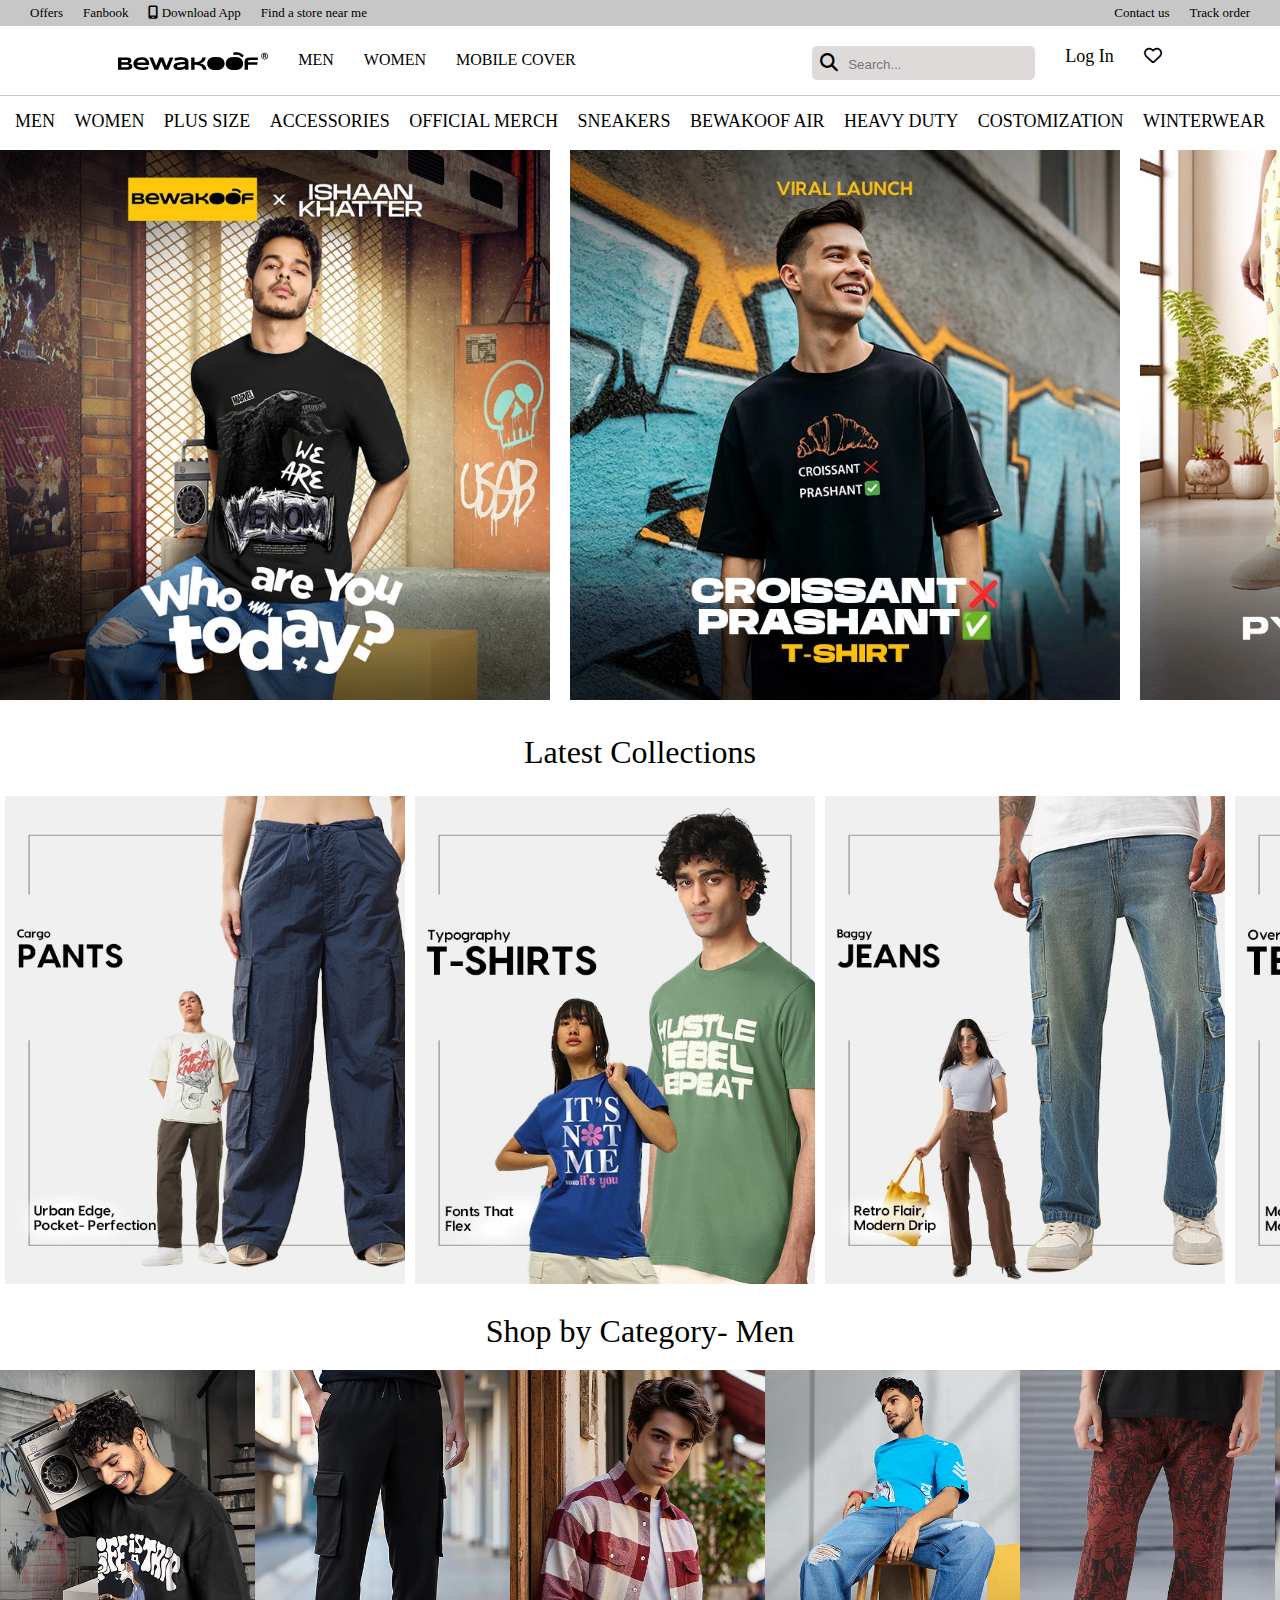
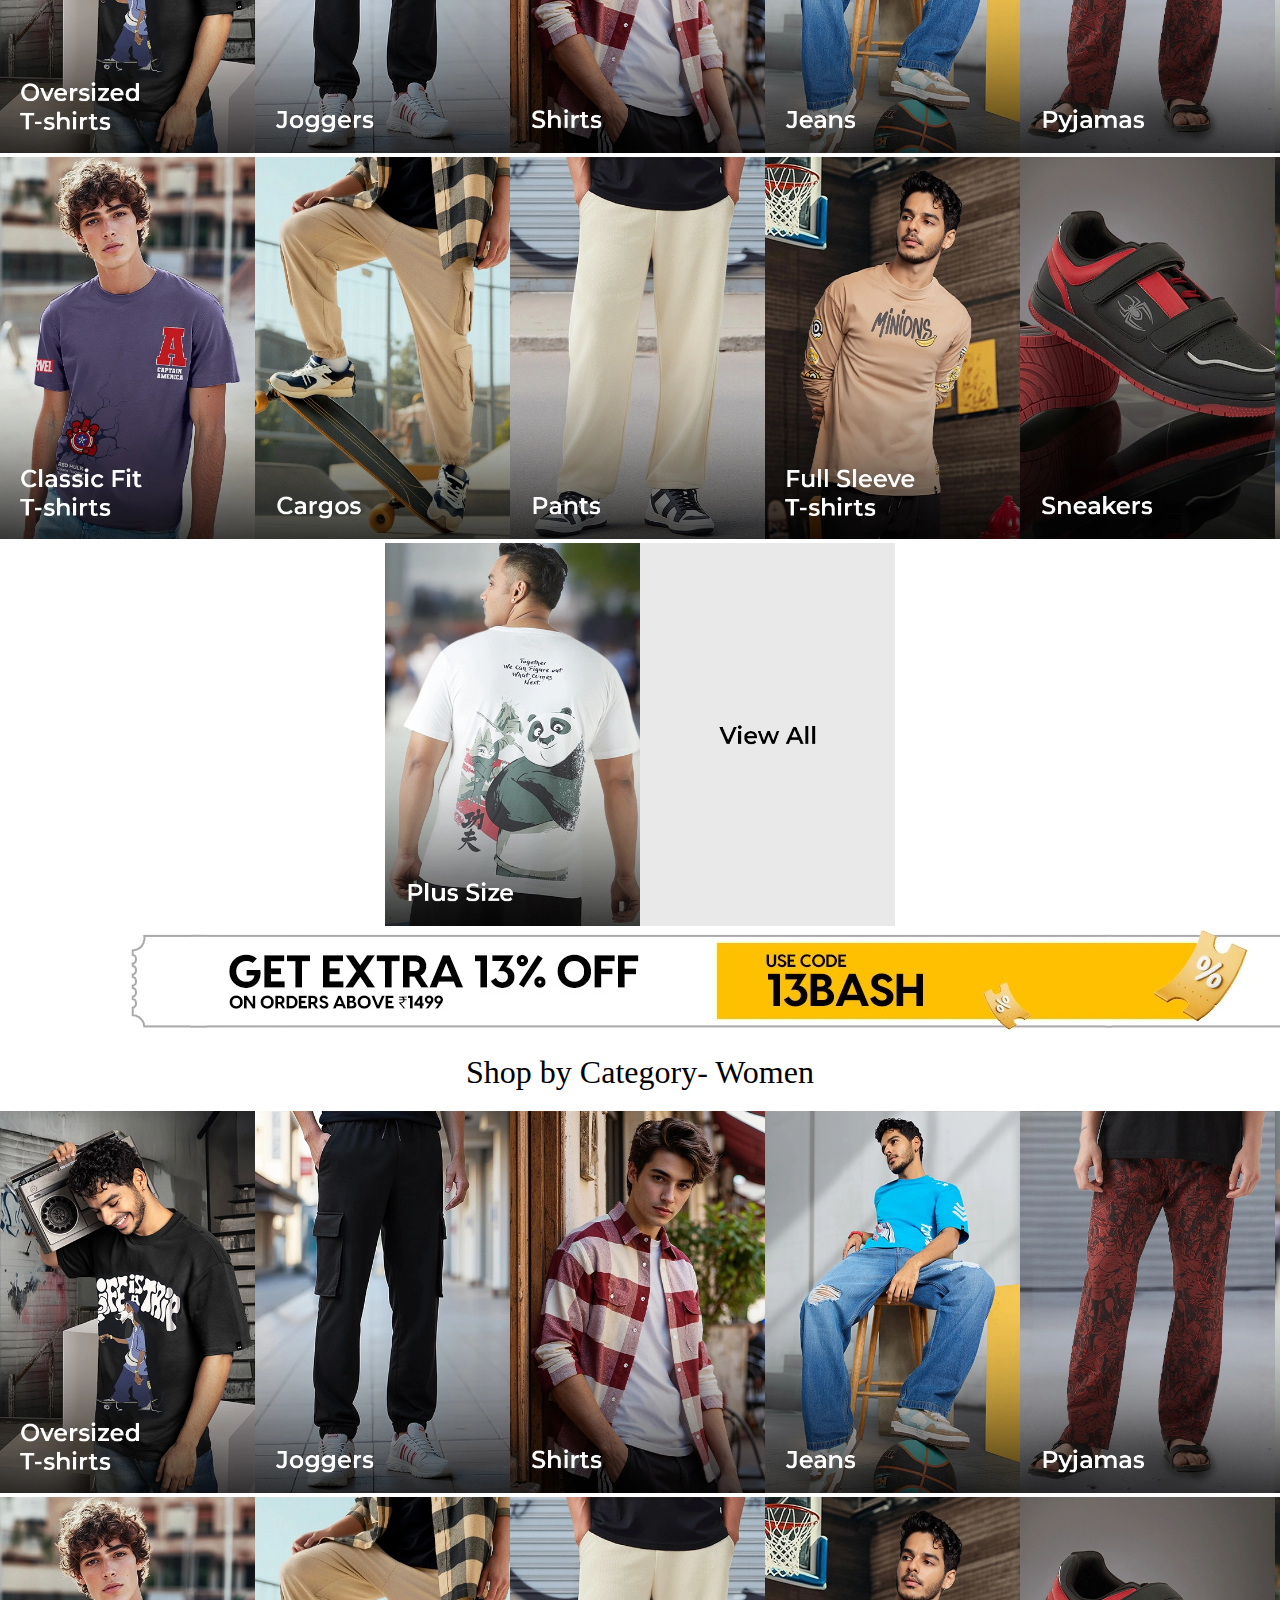
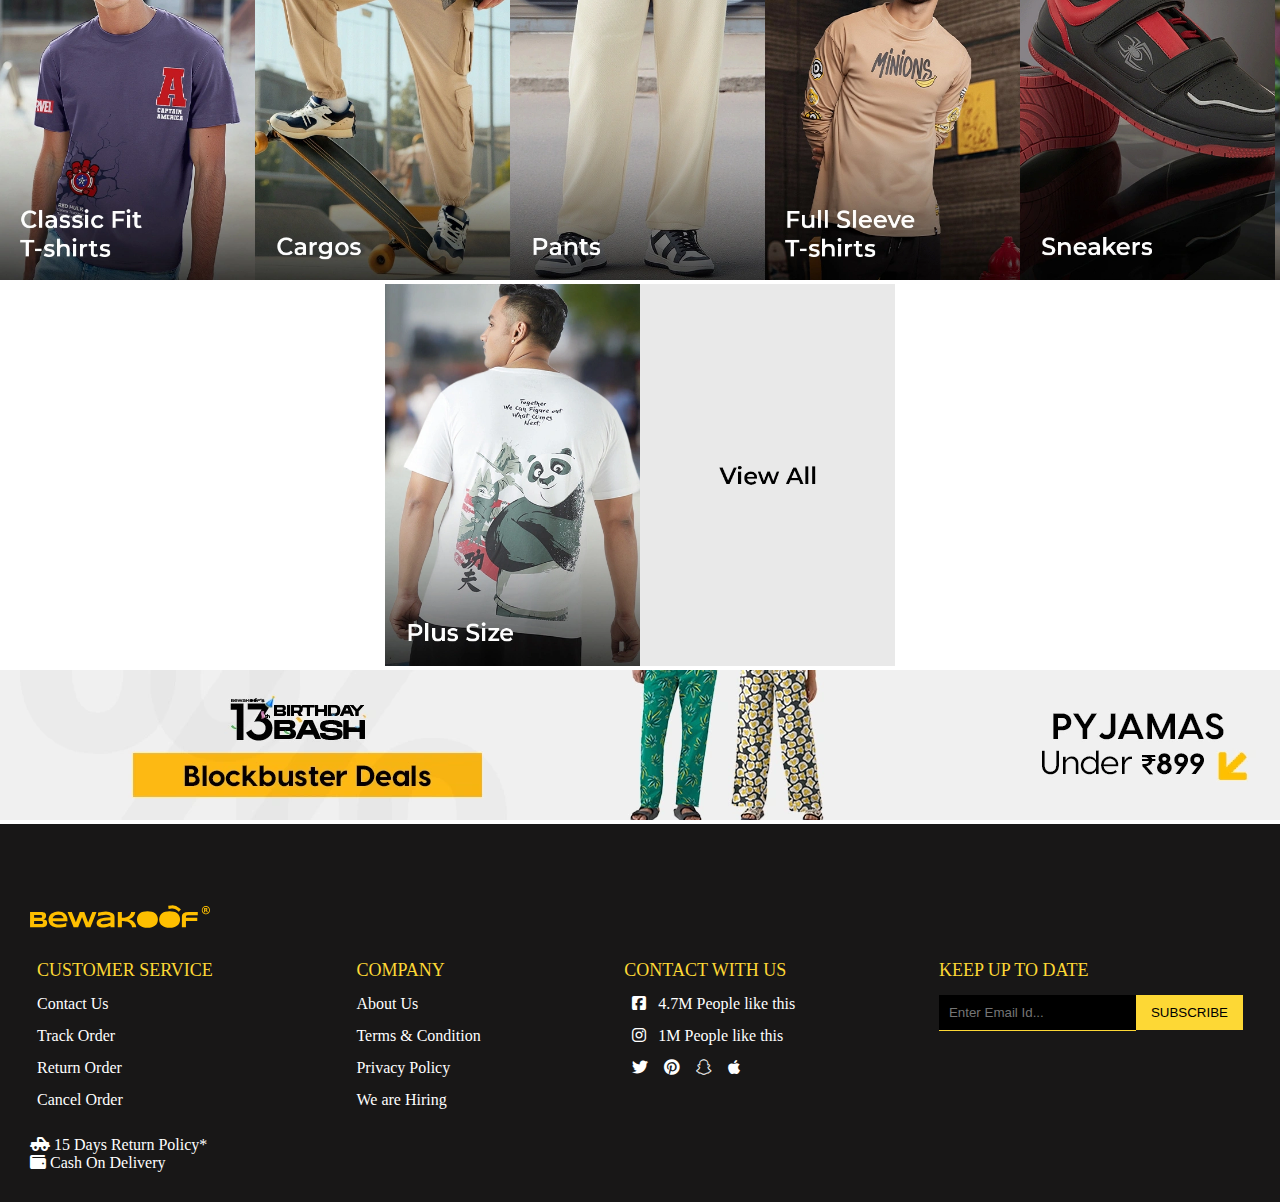
==== index.html @ 850fbb10 "adding link" ====
<!DOCTYPE html>
<html lang="en">

<head>
    <meta charset="UTF-8">
    <meta name="viewport" content="width=device-width, initial-scale=1.0">
    <title>Online Fashion Shopping for Man</title>
    <link rel="shortcut icon" href="./logo and icon/icon.png" type="image/x-icon">
    <link rel="stylesheet" href="main.css">
    <link rel="stylesheet" href="https://cdnjs.cloudflare.com/ajax/libs/font-awesome/6.7.2/css/all.min.css"
        integrity="sha512-Evv84Mr4kqVGRNSgIGL/F/aIDqQb7xQ2vcrdIwxfjThSH8CSR7PBEakCr51Ck+w+/U6swU2Im1vVX0SVk9ABhg=="
        crossorigin="anonymous" referrerpolicy="no-referrer" />
</head>

<body>
    <header class="head">
        <nav>
            <section id="navbar1">
                <ul style="list-style: none;">
                    <li><a href="">Offers</a></li>
                    <li><a href="">Fanbook</a></li>
                    <li><a href=""><i class="fa-solid fa-mobile-screen"></i> Download App</a></li>
                    <li><a href="">Find a store near me</a></li>
                </ul>
                <ul style="list-style: none;">
                    <li><a href="">Contact us</a></li>
                    <li><a href="">Track order</a></li>
                </ul>
            </section>

            <section id="navbar2">
                <ul style="list-style: none;">
                    <li><img src="./logo and icon/logo.svg" alt="" width="150px"></li>
                    <li><a href="">MEN</a></li>
                    <li><a href="">WOMEN</a></li>
                    <li><a href="">MOBILE COVER</a></li>
                </ul>
                <ul style="list-style: none; font-size: large;">
                    <p><i class="fa-solid fa-magnifying-glass"></i><input type="text" name="Search"
                            placeholder="Search..." id=""></p>
                    <li><a href="login.html">Log In</a></li>
                    <li><a href=""><i class="fa-regular fa-heart"></i></a></li>
                </ul>
            </section>

            <section id="navbar3">
                <ul style="list-style: none;">
                    <li><a href="">MEN</a></li>
                    <li><a href="">WOMEN</a></li>
                    <li><a href="">PLUS SIZE</a></li>
                    <li><a href="">ACCESSORIES</a></li>
                    <li><a href="">OFFICIAL MERCH</a></li>
                    <li><a href="">SNEAKERS</a></li>
                    <li><a href="">BEWAKOOF AIR</a></li>
                    <li><a href="">HEAVY DUTY</a></li>
                    <li><a href="">COSTOMIZATION</a></li>
                    <li><a href="">WINTERWEAR</a></li>
                </ul>
            </section>
        </nav>
    </header>

    <main class="main">
        <section class="slider">
            <ul style="list-style: none;">
                <li style="margin: 10px 10px 10px 0px;"><a href=""><img width="550px" src="./img/first.webp" alt=""></a></li>
                <li style="margin: 10px;"><a href=""><img width="550px" src="./img/second.webp" alt=""></a></li>
                <li style="margin: 10px;"><a href=""><img width="550px" src="./img/third.webp" alt=""></a></li>
                <li style="margin: 10px;"><a href=""><img width="550px" src="./img/fourth.webp" alt=""></a></li>
                <li style="margin: 10px;"><a href=""><img width="550px" src="./img/fifth.webp.jpg" alt=""></a></li>
                <li style="margin: 10px;"><a href=""><img width="550px" src="./img/sixth.webp" alt=""></a></li>
                <li style="margin: 10px;"><a href=""><img width="550px" src="./img/seven.webp" alt=""></a></li>
                <li style="margin: 10px;"><a href=""><img width="550px" src="./img/eight.webp" alt=""></a></li>
                <li style="margin: 10px;"><a href=""><img width="550px" src="./img/nine.webp" alt=""></a></li>
                <li style="margin: 10px;"><a href=""><img width="550px" src="./img/ten.webp" alt=""></a></li>
            </ul>
        </section>

        <section class="slider2">

            <p>Latest Collections</p>
            <ul style="list-style: none;">
                <li style="margin: 5px;"><a href=""><img width="400px" src="./img2/1.webp" alt=""></a></li>
                <li style="margin: 5px;"><a href=""><img width="400px" src="./img2/2.webp" alt=""></a></li>
                <li style="margin: 5px;"><a href=""><img width="400px" src="./img2/3.webp" alt=""></a></li>
                <li style="margin: 5px;"><a href=""><img width="400px" src="./img2/4.webp" alt=""></a></li>
                <li style="margin: 5px;"><a href=""><img width="400px" src="./img2/5.webp" alt=""></a></li>
                <li style="margin: 5px;"><a href=""><img width="400px" src="./img2/6.webp" alt=""></a></li>
                <li style="margin: 5px;"><a href=""><img width="400px" src="./img2/7.webp" alt=""></a></li>
                <li style="margin: 5px;"><a href=""><img width="400px" src="./img2/8.webp" alt=""></a></li>
                <li style="margin: 5px;"><a href=""><img width="400px" src="./img2/9.webp" alt=""></a></li>
            </ul>
        </section>

        <section class="slider3">
            <p>Shop by Category- Men</p>

            <ul style="list-style: none;">
                <li><a href=""><img width="255px" src="./img3/1.webp" alt=""></a></li>
                <li><a href=""><img width="255px" src="./img3/2.webp" alt=""></a></li>
                <li><a href=""><img width="255px" src="./img3/3.webp" alt=""></a></li>
                <li><a href=""><img width="255px" src="./img3/4.webp" alt=""></a></li>
                <li><a href=""><img width="255px" src="./img3/5.webp" alt=""></a></li>
                <li><a href=""><img width="255px" src="./img3/6.webp" alt=""></a></li>
            </ul>
        </section>
        <section class="slider4">
            <ul style="list-style: none;">
                <li><a href=""><img width="255px" src="./img4/1.webp" alt=""></a></li>
                <li><a href=""><img width="255px" src="./img4/2.webp" alt=""></a></li>
                <li><a href=""><img width="255px" src="./img4/3.webp" alt=""></a></li>
                <li><a href=""><img width="255px" src="./img4/4.webp" alt=""></a></li>
                <li><a href=""><img width="255px" src="./img4/5.webp" alt=""></a></li>
                <li><a href=""><img width="255px" src="./img4/6.webp" alt=""></a></li>
            </ul>
        </section>
        <section class="slider5">
            <ul style="list-style: none;">
                <li><a href=""><img width="255px" src="./img5/1.webp" alt=""></a></li>
                <li><a href=""><img width="255px" src="./img5/2.webp" alt=""></a></li>
            </ul>
        </section>
        <section class="discount">
            <ul>
                <li><a href=""><img src="./discount/discount.webp" alt=""></a></li>
            </ul>
        </section>
        <section class="slider6">
            <p>Shop by Category- Women</p>

            <ul style="list-style: none;">
                <li><a href=""><img width="255px" src="./img3/1.webp" alt=""></a></li>
                <li><a href=""><img width="255px" src="./img3/2.webp" alt=""></a></li>
                <li><a href=""><img width="255px" src="./img3/3.webp" alt=""></a></li>
                <li><a href=""><img width="255px" src="./img3/4.webp" alt=""></a></li>
                <li><a href=""><img width="255px" src="./img3/5.webp" alt=""></a></li>
                <li><a href=""><img width="255px" src="./img3/6.webp" alt=""></a></li>
            </ul>
        </section>
        <section class="slider7">
            <ul style="list-style: none;">
                <li><a href=""><img width="255px" src="./img4/1.webp" alt=""></a></li>
                <li><a href=""><img width="255px" src="./img4/2.webp" alt=""></a></li>
                <li><a href=""><img width="255px" src="./img4/3.webp" alt=""></a></li>
                <li><a href=""><img width="255px" src="./img4/4.webp" alt=""></a></li>
                <li><a href=""><img width="255px" src="./img4/5.webp" alt=""></a></li>
                <li><a href=""><img width="255px" src="./img4/6.webp" alt=""></a></li>
            </ul>
        </section>
        <section class="slider8">
            <ul style="list-style: none;">
                <li><a href=""><img width="255px" src="./img5/1.webp" alt=""></a></li>
                <li><a href=""><img width="255px" src="./img5/2.webp" alt=""></a></li>
            </ul>
        </section>
        <section class="discount2">
            <ul>
                <li><a href=""><img src="./discount/discount 2.webp" alt=""></a></li>
            </ul>
        </section>
    </main>

    <footer>
        <section class="footer">
            <ul style="list-style: none;">
                <li><img width="180" src="./logo and icon/footer trademark-logo.svg" alt=""></li>
            </ul>
        </section>
        <section class="foot">
            <section class="footer2">
                <ul style="list-style: none;">
                    <li id="first" style="color: rgb(253, 216, 53); font-size: large">CUSTOMER SERVICE</li>
                    <li>Contact Us</li>
                    <li>Track Order</li>
                    <li>Return Order</li>
                    <li>Cancel Order</li>
                </ul>
            </section>
            <section class="footer3">
                <ul style="list-style: none;">
                    <li id="first" style="color: rgb(253, 216, 53); font-size: large">COMPANY</li>
                    <li>About Us</li>
                    <li>Terms & Condition</li>
                    <li>Privacy Policy</li>
                    <li>We are Hiring</li>
                </ul>
            </section>
            <section class="footer4">
                <ul style="list-style: none;">
                    <li id="first" style="color: rgb(253, 216, 53); font-size: large">CONTACT WITH US</li>
                    <li><i class="fa-brands fa-square-facebook"></i> 4.7M People like this</li>
                    <li><i class="fa-brands fa-instagram"></i> 1M People like this</li>
                    <li><i class="fa-brands fa-twitter"></i><i class="fa-brands fa-pinterest"></i><i
                            class="fa-brands fa-snapchat"></i><i class="fa-brands fa-apple"></i></li>
                </ul>
            </section>
            <section class="footer5">
                <ul style="list-style: none;">
                    <li id="first" style="color: rgb(253, 216, 53); font-size: large">KEEP UP TO DATE</li>
                    <li class="email"><input type="email" name="" id=""
                            placeholder="Enter Email Id..."><button>SUBSCRIBE</button></li>
                </ul>
            </section>
        </section>
        <section class="foot2">
            <section class="footer6">
                <ul style="list-style: none;">
                    <li><i class="fa-solid fa-truck-pickup"></i> 15 Days Return Policy*</li>
                    <li><i class="fa-solid fa-wallet"></i> Cash On Delivery</li>
                </ul>
            </section>
        </section>
    </footer>
</body>

</html>
---- main.css ----
*{
    margin: 0;
    padding: 0;
    box-sizing: border-box;
}

.head{
    position: fixed;
    width: 100%;
    background-color: white;
}

.head #navbar1{
    display: flex;
    justify-content: space-between;
    padding: 5px 30px 5px 30px;
    background-color: rgb(199, 199, 199);
    font-size: small;
}

.head #navbar1 ul{
    display: flex;
    gap: 20px;
}

.head #navbar1 ul li a{
    text-decoration: none;
    color: black;
}

.head #navbar2{
    display: flex;
    justify-content: space-around;
    align-items: center;
    padding: 20px 0px 15px 0px;
}

.head #navbar2 ul{
    display: flex;
    gap: 30px;
}

.head #navbar2 ul li a{
    text-decoration: none;
    color: black;
}

.head #navbar2 ul p{
   border-radius: 5px;
   padding: 5px 10px 5px 5px;
   background-color: rgb(222, 218, 218);
}

.head #navbar2 ul p i{
   padding: 3px 10px 3px 3px;
}

.head #navbar2 ul p input{
    border: none;
    outline: none;
    background-color: rgb(222, 218, 218);
}

.head #navbar3 ul{
    display: flex;
    justify-content: space-between;
    padding: 15px;
    border-top: 1px solid rgb(199, 199, 199);
    font-size: large;
}

.head #navbar3 ul li a{
    text-decoration: none;
    color: black;
}

.main{
    padding-top: 140px;
}

main .slider ul{
    display: flex;
}


main .slider2 ul{
    display: flex;
}

main .slider2 p{
    font-size: xx-large;
    text-align: center;
    padding: 20px;
}

main .slider3 ul{
    display: flex;
}

main .slider3 p{
    font-size: xx-large;
    text-align: center;
    padding: 20px;
}

main .slider4 ul{
    display: flex;
}

main .slider5 ul{
    display: flex;
    justify-content: center;
}

main .slider6 ul{
    display: flex;
}

main .slider6 p{
    font-size: xx-large;
    text-align: center;
    padding: 20px;
}

main .slider7 ul{
    display: flex;
}

main .slider8 ul{
    display: flex;
    justify-content: center;
}

main .discount2 ul li{
    text-align: center;
}

footer{
    background-color: rgb(24, 23, 23);
    color: white;
    padding: 80px 30px 30px 30px;
}

.foot{
    display: flex;
    justify-content: space-between;
    padding: 20px 0px 20px 0px;
}

.foot .footer2 ul li{
    padding: 7px;
}

.foot .footer3 ul li{
    padding: 7px;
}

.foot .footer4 ul li{
    padding: 7px;
}

.foot .footer4 ul li i{
    padding: 0px 8px 0px 8px;
}

.foot .footer5 ul li{
    padding: 7px;

}

.foot .footer5 ul .email input{
    border: none;
    outline: none;
    background-color: black;
    padding: 10px;
    border-bottom: 1px solid rgb(253, 216, 53);
}

.foot .footer5 ul .email button{
    background-color: rgb(253, 216, 53);
    padding: 10px 15px 10px 15px;
    border: none;
}
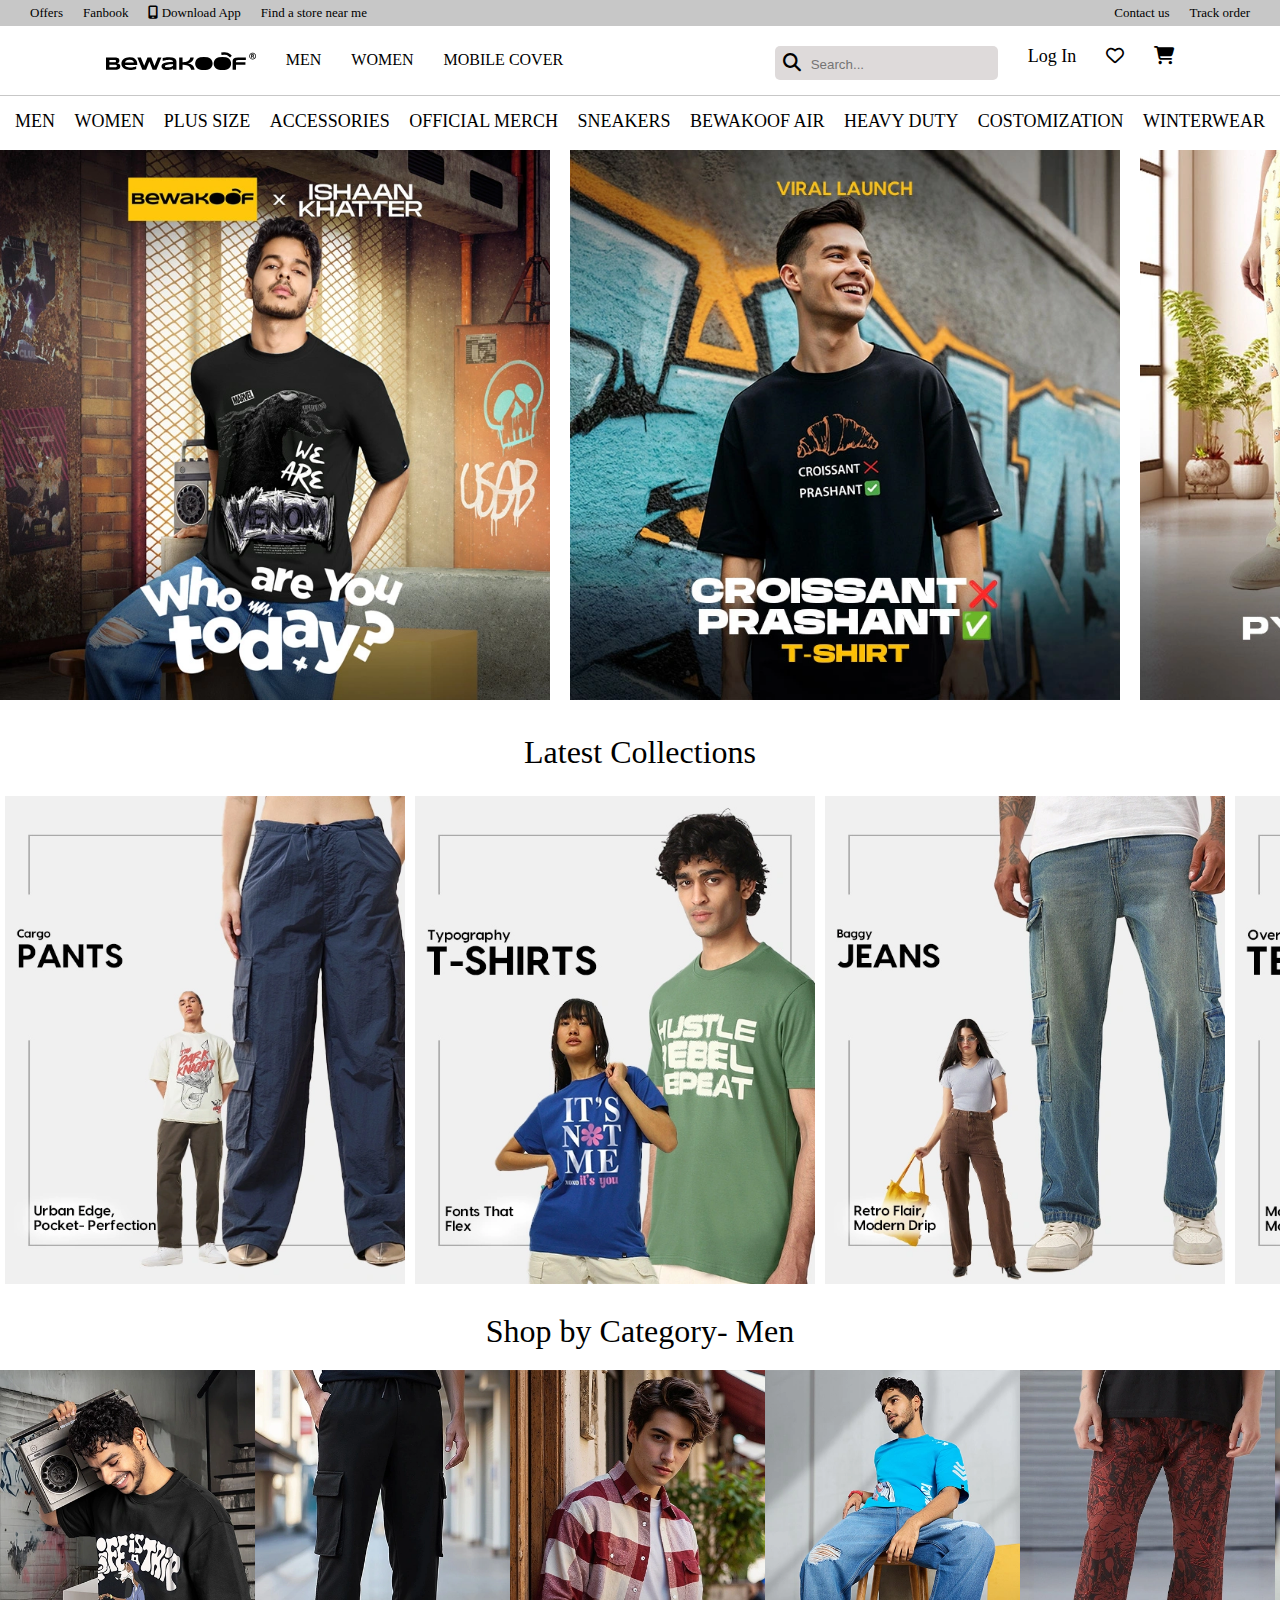
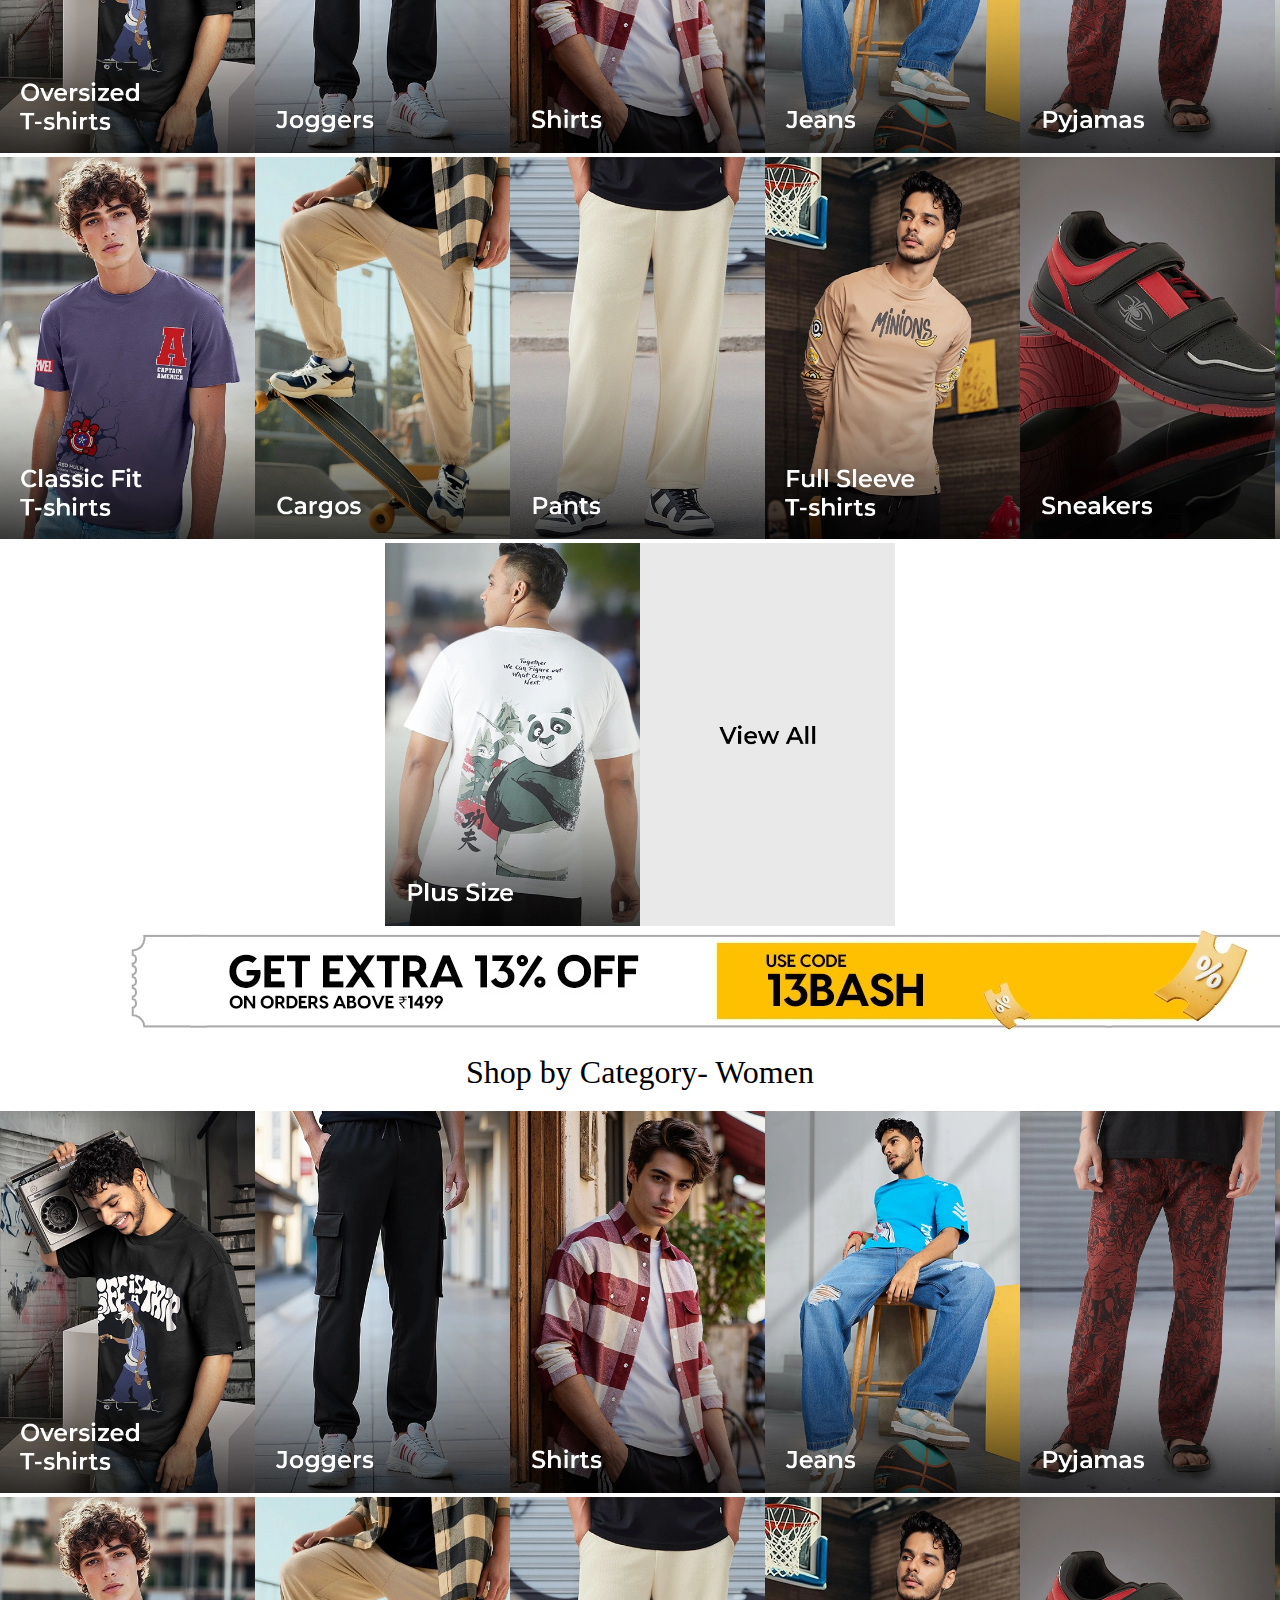
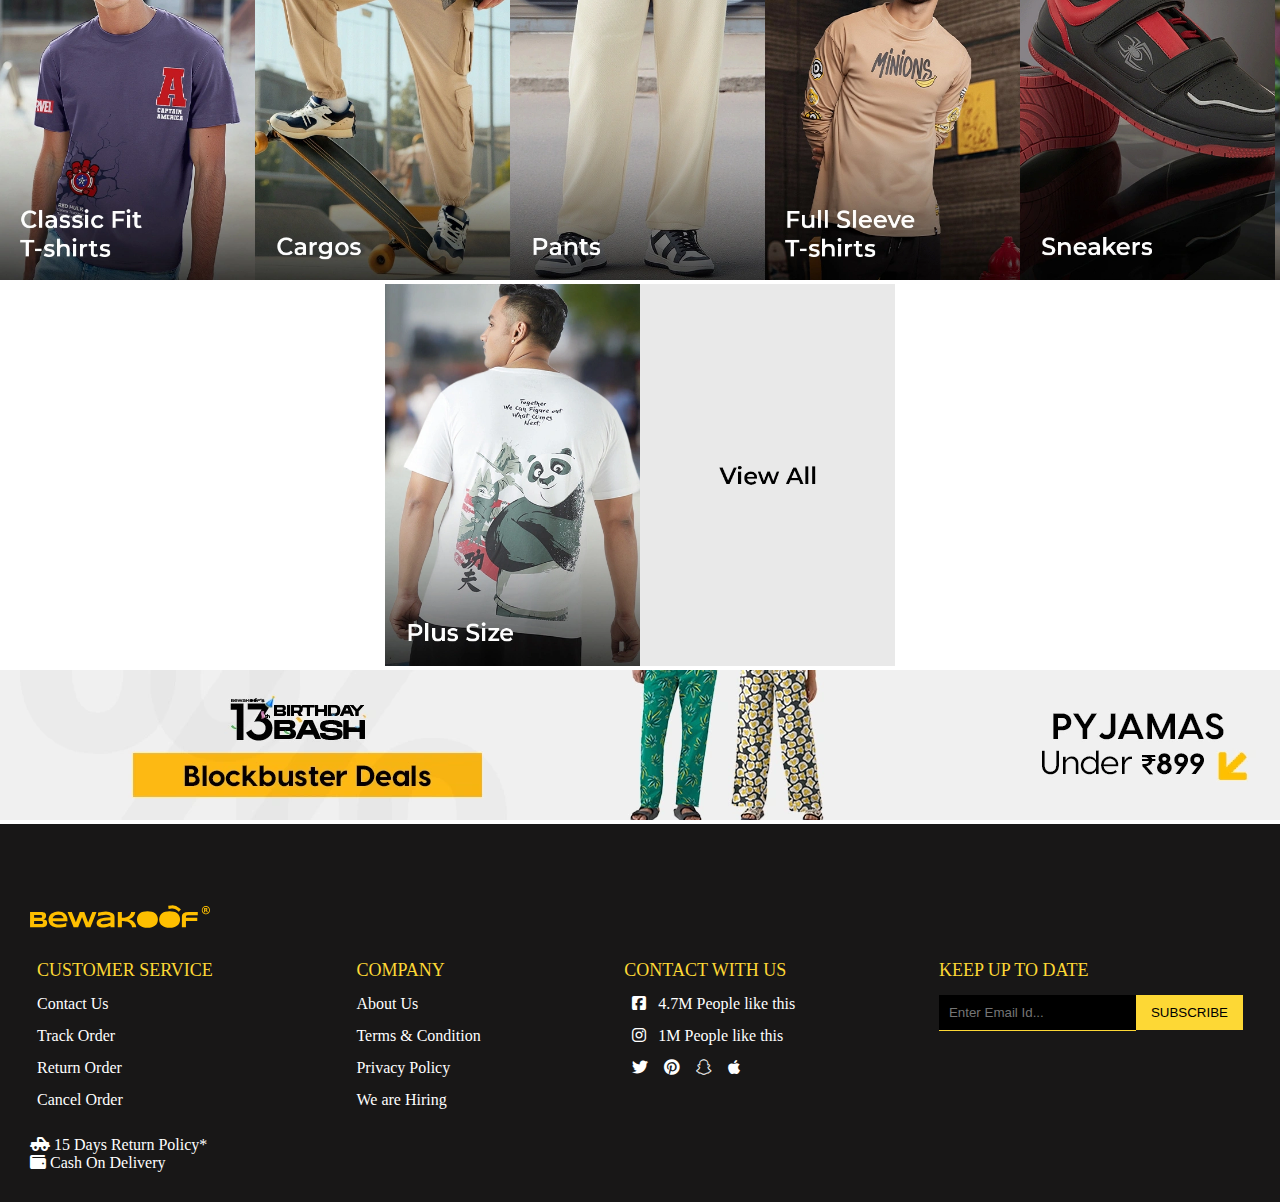
==== commit 9b6586b7: "adding payment form" ====
--- a/index.html
+++ b/index.html
@@ -38,8 +38,9 @@
                 <ul style="list-style: none; font-size: large;">
                     <p><i class="fa-solid fa-magnifying-glass"></i><input type="text" name="Search"
                             placeholder="Search..." id=""></p>
-                    <li><a href="login.html">Log In</a></li>
+                    <li><a href="login.html" target="_blank">Log In</a></li>
                     <li><a href=""><i class="fa-regular fa-heart"></i></a></li>
+                    <li><a href=""><i class="fa-solid fa-cart-shopping"></i></a></li>
                 </ul>
             </section>
 
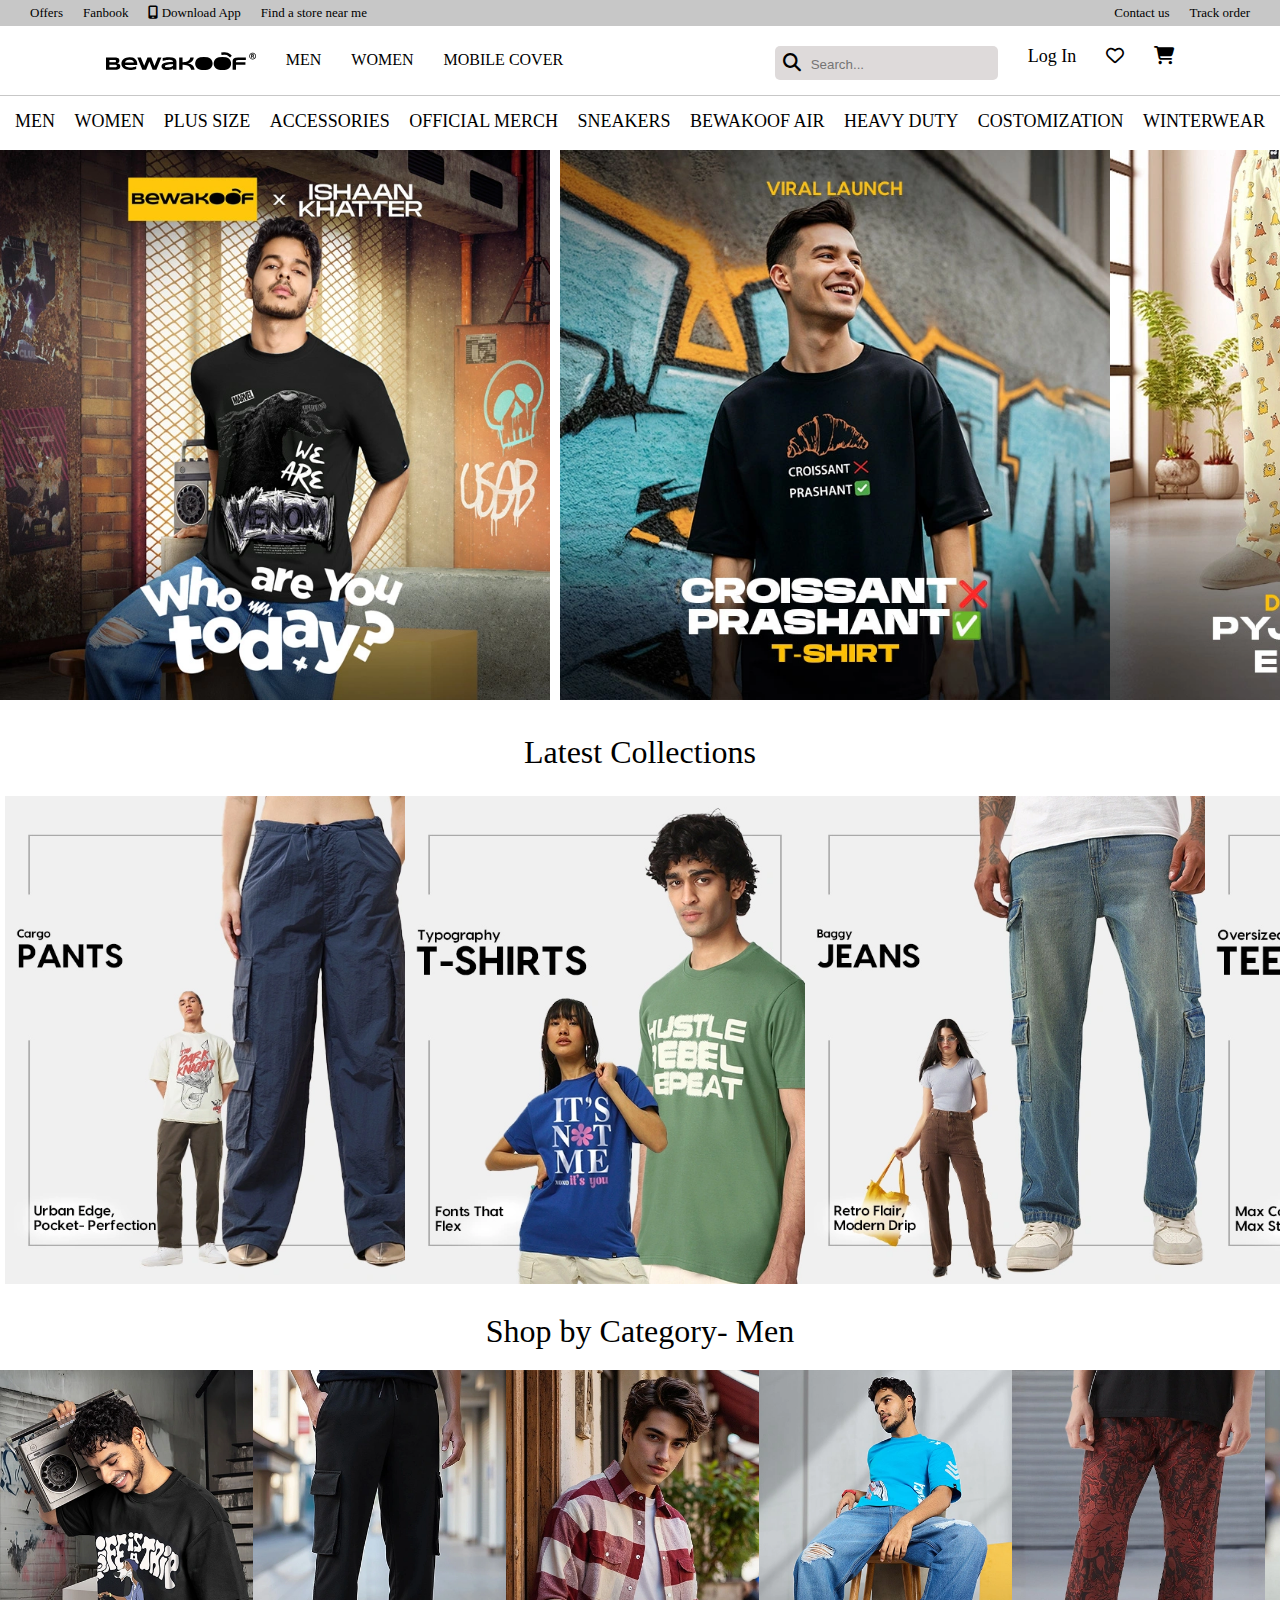
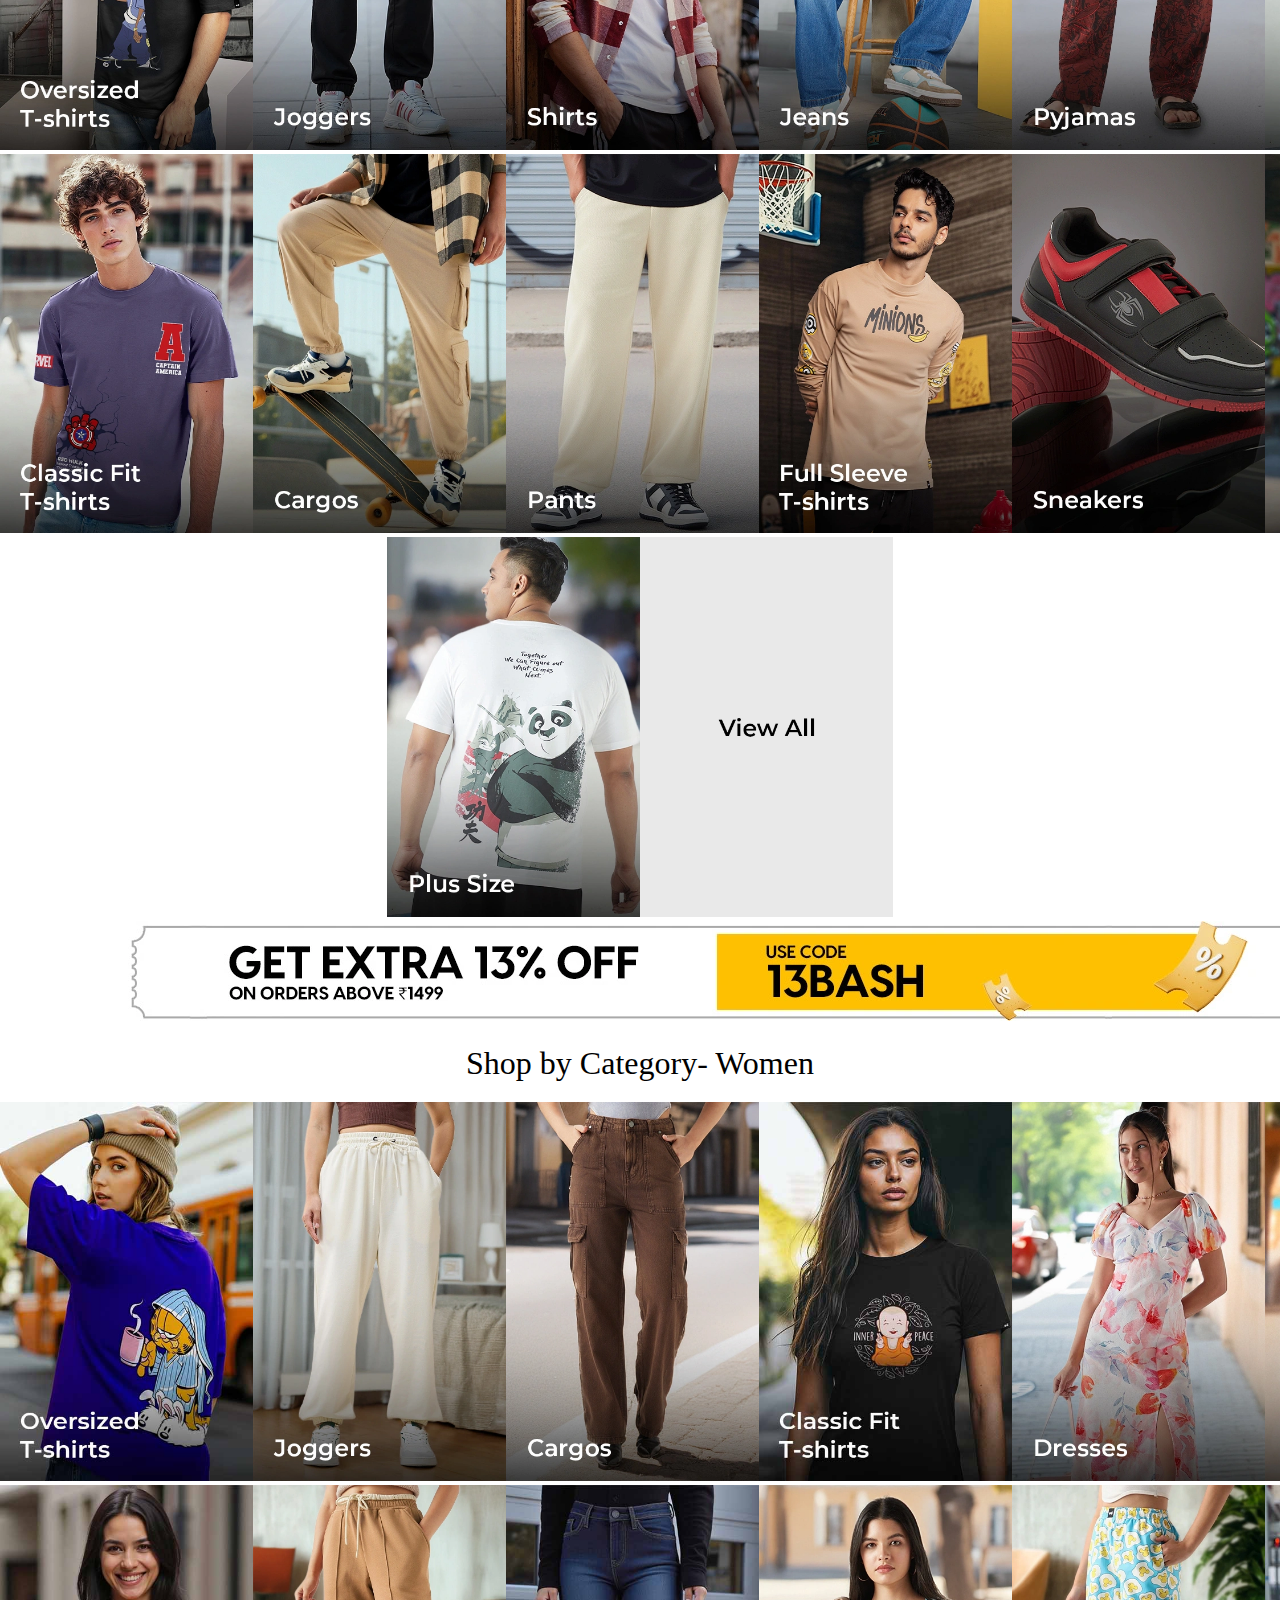
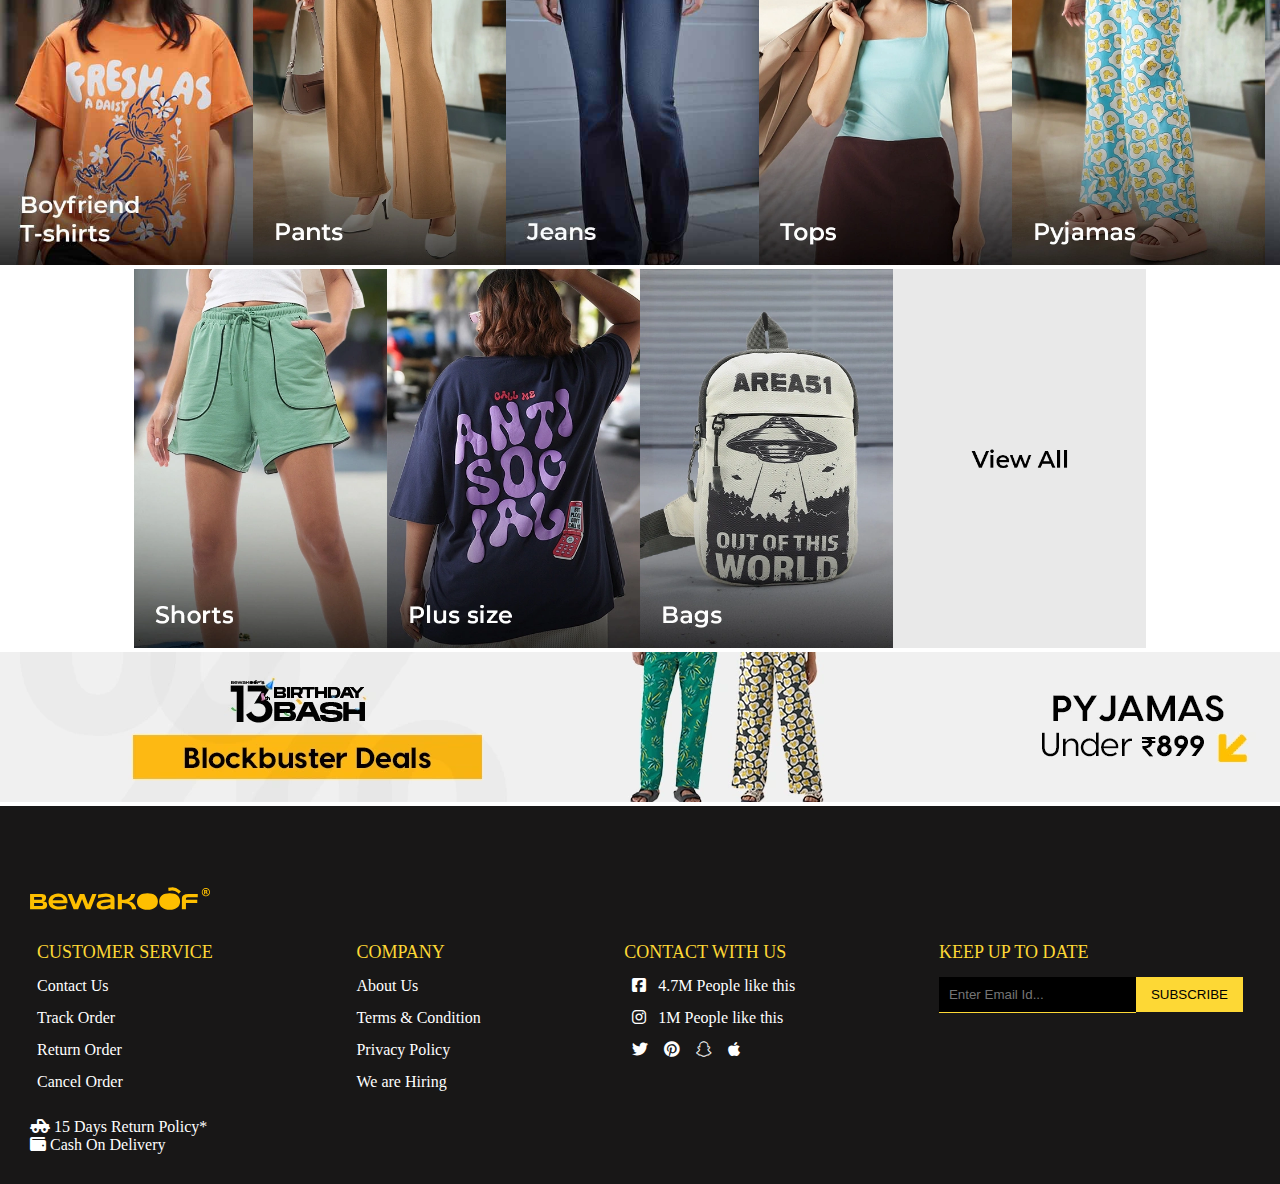
==== commit 39de859f: "updaateeee" ====
--- a/index.html
+++ b/index.html
@@ -30,7 +30,7 @@
 
             <section id="navbar2">
                 <ul style="list-style: none;">
-                    <li><img src="./logo and icon/logo.svg" alt="" width="150px"></li>
+                    <li><a href=""><img src="./logo and icon/logo.svg" alt="" width="150px"></a></li>
                     <li><a href="">MEN</a></li>
                     <li><a href="">WOMEN</a></li>
                     <li><a href="">MOBILE COVER</a></li>
@@ -38,9 +38,9 @@
                 <ul style="list-style: none; font-size: large;">
                     <p><i class="fa-solid fa-magnifying-glass"></i><input type="text" name="Search"
                             placeholder="Search..." id=""></p>
-                    <li><a href="login.html" target="_blank">Log In</a></li>
+                    <li><a href="./loginpage/login.html">Log In</a></li>
                     <li><a href=""><i class="fa-regular fa-heart"></i></a></li>
-                    <li><a href=""><i class="fa-solid fa-cart-shopping"></i></a></li>
+                    <li><a href="./shopping cart/cart.html"><i class="fa-solid fa-cart-shopping"></i></a></li>
                 </ul>
             </section>
 
@@ -97,28 +97,28 @@
             <p>Shop by Category- Men</p>
 
             <ul style="list-style: none;">
-                <li><a href=""><img width="255px" src="./img3/1.webp" alt=""></a></li>
-                <li><a href=""><img width="255px" src="./img3/2.webp" alt=""></a></li>
-                <li><a href=""><img width="255px" src="./img3/3.webp" alt=""></a></li>
-                <li><a href=""><img width="255px" src="./img3/4.webp" alt=""></a></li>
-                <li><a href=""><img width="255px" src="./img3/5.webp" alt=""></a></li>
-                <li><a href=""><img width="255px" src="./img3/6.webp" alt=""></a></li>
+                <li><a href=""><img width="253px" src="./img3/1.webp" alt=""></a></li>
+                <li><a href=""><img width="253px" src="./img3/2.webp" alt=""></a></li>
+                <li><a href=""><img width="253px" src="./img3/3.webp" alt=""></a></li>
+                <li><a href=""><img width="253px" src="./img3/4.webp" alt=""></a></li>
+                <li><a href=""><img width="253px" src="./img3/5.webp" alt=""></a></li>
+                <li><a href=""><img width="253px" src="./img3/6.webp" alt=""></a></li>
             </ul>
         </section>
         <section class="slider4">
             <ul style="list-style: none;">
-                <li><a href=""><img width="255px" src="./img4/1.webp" alt=""></a></li>
-                <li><a href=""><img width="255px" src="./img4/2.webp" alt=""></a></li>
-                <li><a href=""><img width="255px" src="./img4/3.webp" alt=""></a></li>
-                <li><a href=""><img width="255px" src="./img4/4.webp" alt=""></a></li>
-                <li><a href=""><img width="255px" src="./img4/5.webp" alt=""></a></li>
-                <li><a href=""><img width="255px" src="./img4/6.webp" alt=""></a></li>
+                <li><a href=""><img width="253px" src="./img4/1.webp" alt=""></a></li>
+                <li><a href=""><img width="253px" src="./img4/2.webp" alt=""></a></li>
+                <li><a href=""><img width="253px" src="./img4/3.webp" alt=""></a></li>
+                <li><a href=""><img width="253px" src="./img4/4.webp" alt=""></a></li>
+                <li><a href=""><img width="253px" src="./img4/5.webp" alt=""></a></li>
+                <li><a href=""><img width="253px" src="./img4/6.webp" alt=""></a></li>
             </ul>
         </section>
         <section class="slider5">
             <ul style="list-style: none;">
-                <li><a href=""><img width="255px" src="./img5/1.webp" alt=""></a></li>
-                <li><a href=""><img width="255px" src="./img5/2.webp" alt=""></a></li>
+                <li><a href=""><img width="253px" src="./img5/1.webp" alt=""></a></li>
+                <li><a href=""><img width="253px" src="./img5/2.webp" alt=""></a></li>
             </ul>
         </section>
         <section class="discount">
@@ -130,28 +130,30 @@
             <p>Shop by Category- Women</p>
 
             <ul style="list-style: none;">
-                <li><a href=""><img width="255px" src="./img3/1.webp" alt=""></a></li>
-                <li><a href=""><img width="255px" src="./img3/2.webp" alt=""></a></li>
-                <li><a href=""><img width="255px" src="./img3/3.webp" alt=""></a></li>
-                <li><a href=""><img width="255px" src="./img3/4.webp" alt=""></a></li>
-                <li><a href=""><img width="255px" src="./img3/5.webp" alt=""></a></li>
-                <li><a href=""><img width="255px" src="./img3/6.webp" alt=""></a></li>
+                <li><a href=""><img width="253px" src="./img6/1.jpg" alt=""></a></li>
+                <li><a href=""><img width="253px" src="./img6/2.webp" alt=""></a></li>
+                <li><a href=""><img width="253px" src="./img6/3.webp" alt=""></a></li>
+                <li><a href=""><img width="253px" src="./img6/4.jpg" alt=""></a></li>
+                <li><a href=""><img width="253px" src="./img6/5.webp" alt=""></a></li>
+                <li><a href=""><img width="253px" src="./img6/6.webp" alt=""></a></li>
             </ul>
         </section>
         <section class="slider7">
             <ul style="list-style: none;">
-                <li><a href=""><img width="255px" src="./img4/1.webp" alt=""></a></li>
-                <li><a href=""><img width="255px" src="./img4/2.webp" alt=""></a></li>
-                <li><a href=""><img width="255px" src="./img4/3.webp" alt=""></a></li>
-                <li><a href=""><img width="255px" src="./img4/4.webp" alt=""></a></li>
-                <li><a href=""><img width="255px" src="./img4/5.webp" alt=""></a></li>
-                <li><a href=""><img width="255px" src="./img4/6.webp" alt=""></a></li>
+                <li><a href=""><img width="253px" src="./img7/7.jpg" alt=""></a></li>
+                <li><a href=""><img width="253px" src="./img7/8.webp" alt=""></a></li>
+                <li><a href=""><img width="253px" src="./img7/9.jpg" alt=""></a></li>
+                <li><a href=""><img width="253px" src="./img7/10.webp" alt=""></a></li>
+                <li><a href=""><img width="253px" src="./img7/11.webp" alt=""></a></li>
+                <li><a href=""><img width="253px" src="./img7/12.jpg" alt=""></a></li>
             </ul>
         </section>
         <section class="slider8">
             <ul style="list-style: none;">
-                <li><a href=""><img width="255px" src="./img5/1.webp" alt=""></a></li>
-                <li><a href=""><img width="255px" src="./img5/2.webp" alt=""></a></li>
+                <li><a href=""><img width="253px" src="./img7/13.webp" alt=""></a></li>
+                <li><a href=""><img width="253px" src="./img7/14.webp" alt=""></a></li>
+                <li><a href=""><img width="253px" src="./img7/15.webp" alt=""></a></li>
+                <li><a href=""><img width="253px" src="./img7/17.webp" alt=""></a></li>
             </ul>
         </section>
         <section class="discount2">
--- a/main.css
+++ b/main.css
@@ -79,12 +79,20 @@
 }
 
 main .slider ul{
-    display: flex;
+    /* display: flex; */
+    display: grid;
+    grid-template-columns: repeat(10,550px);
+    overflow-x: scroll;
+    scrollbar-width: none;
 }
 
 
 main .slider2 ul{
-    display: flex;
+    /* display: flex; */
+    display: grid;
+    grid-template-columns: repeat(9,400px);
+    overflow-x: scroll;
+    scrollbar-width: none;
 }
 
 main .slider2 p{
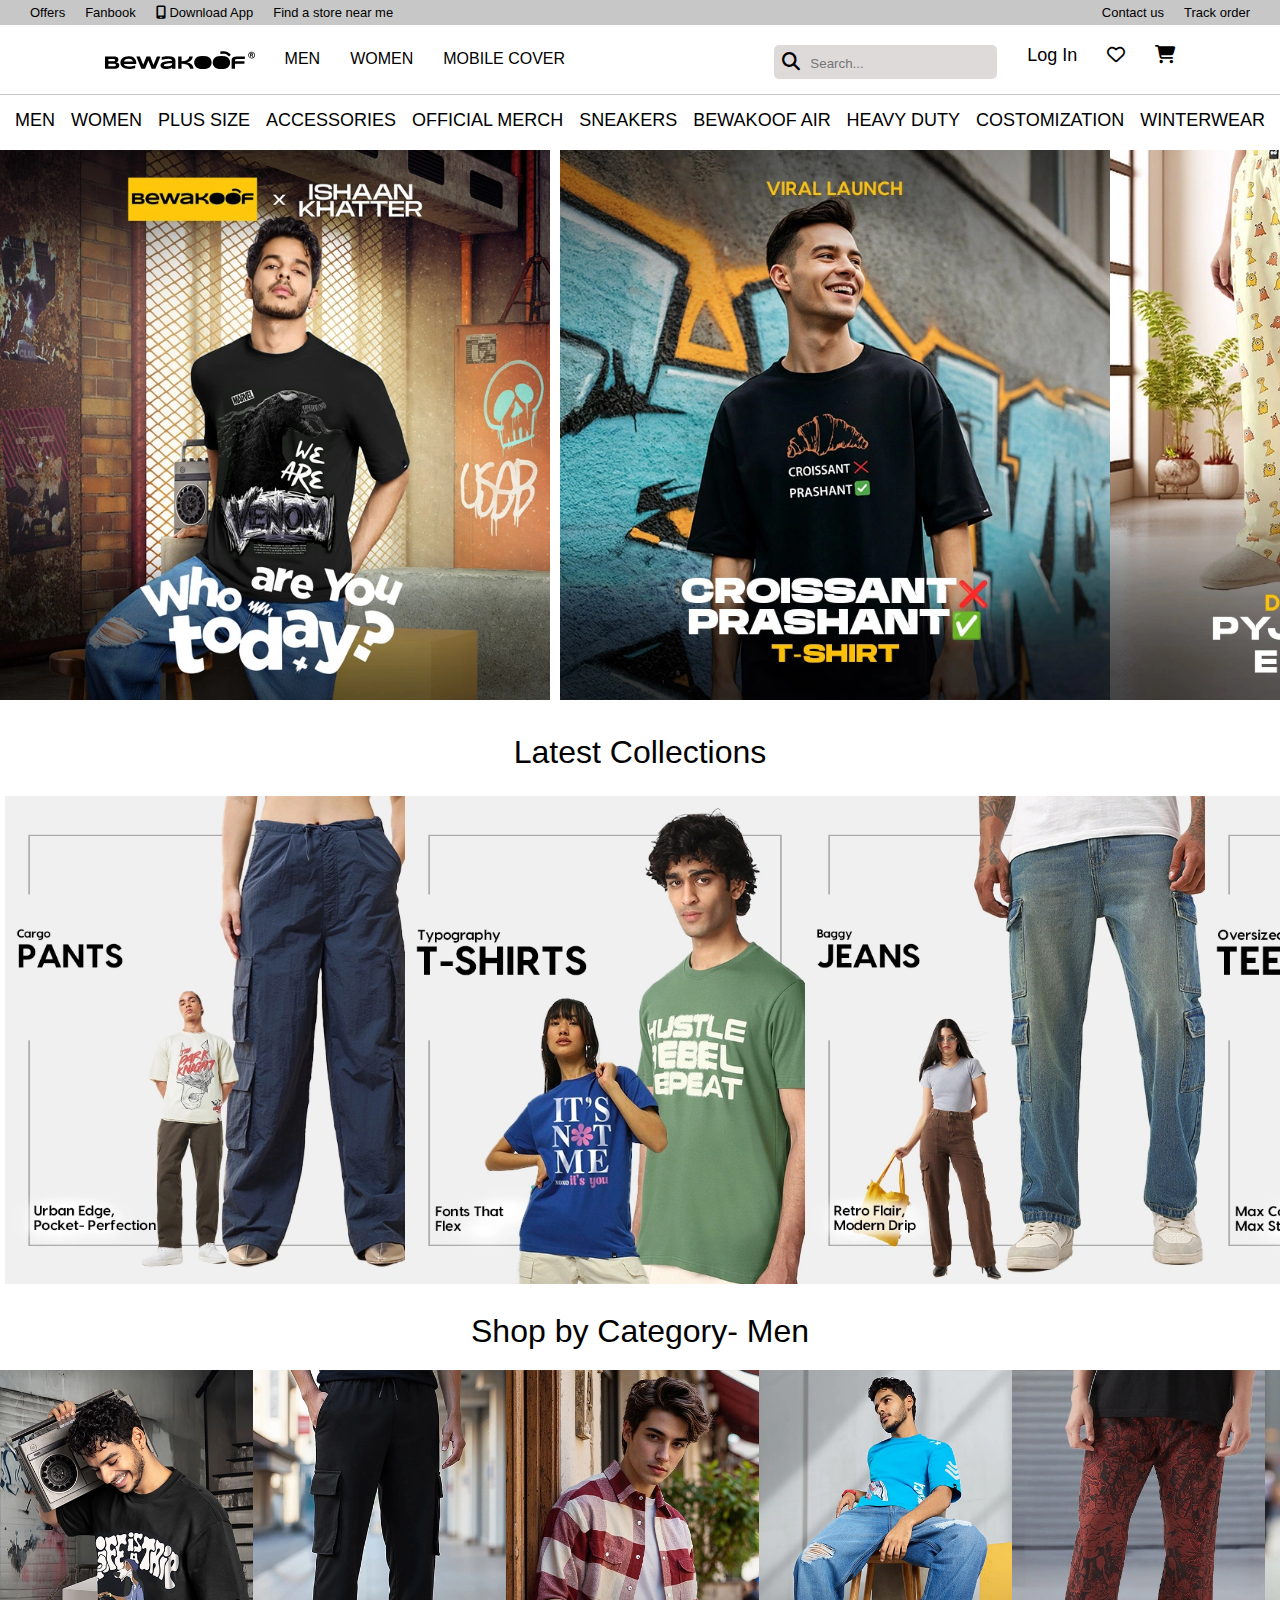
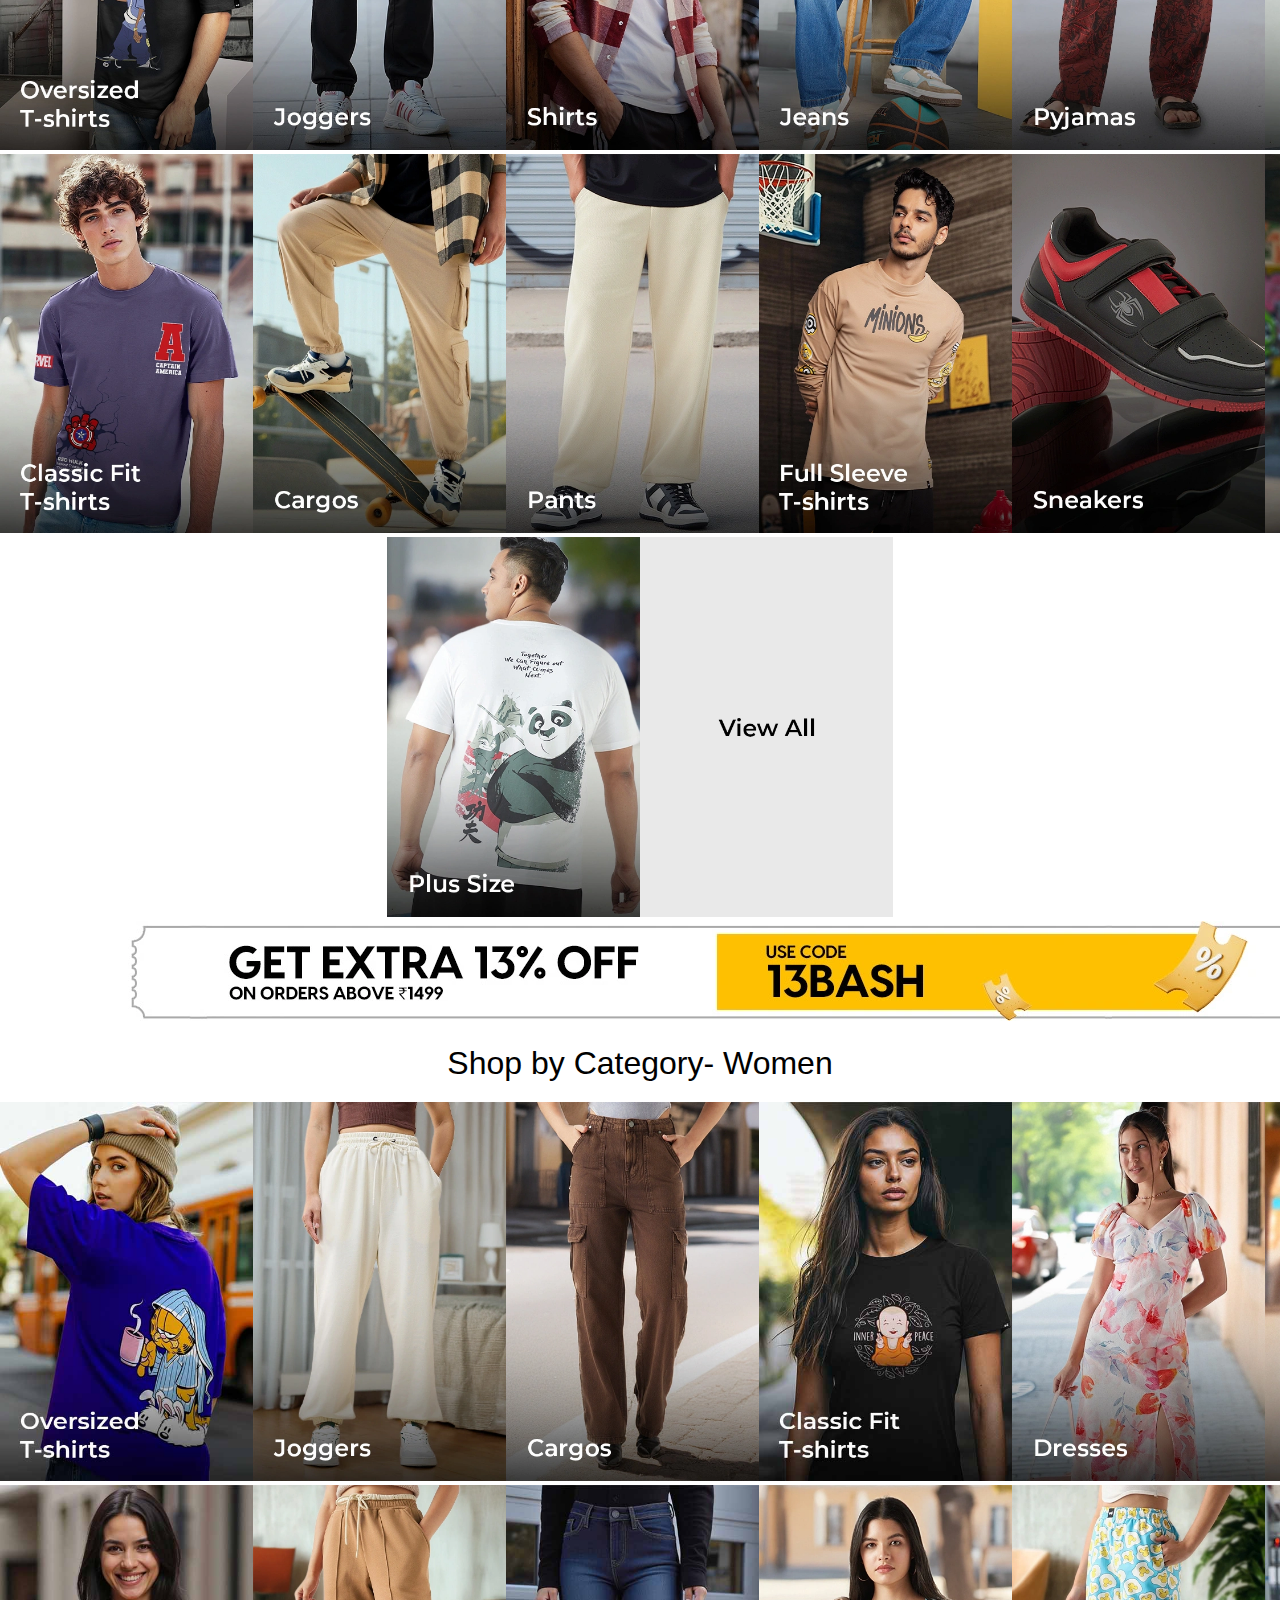
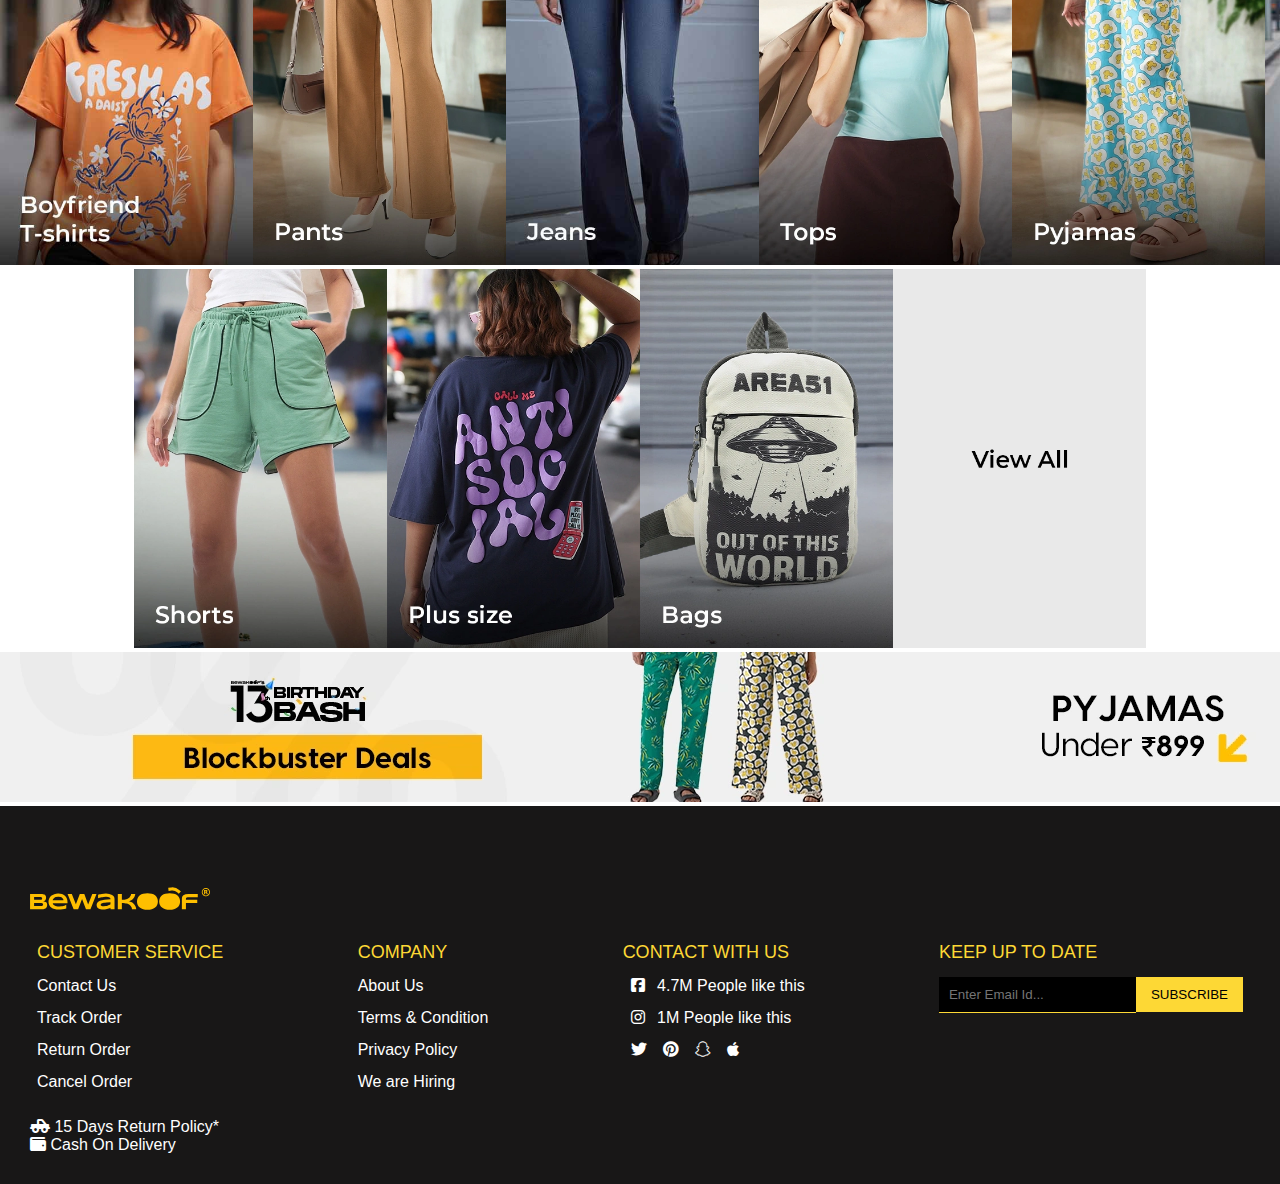
==== commit 3aedcfc6: "full update and adding shhoping cart" ====
--- a/index.html
+++ b/index.html
@@ -14,7 +14,9 @@
 
 <body>
     <header class="head">
+
         <nav>
+
             <section id="navbar1">
                 <ul style="list-style: none;">
                     <li><a href="">Offers</a></li>
@@ -40,7 +42,7 @@
                             placeholder="Search..." id=""></p>
                     <li><a href="./loginpage/login.html">Log In</a></li>
                     <li><a href=""><i class="fa-regular fa-heart"></i></a></li>
-                    <li><a href="./shopping cart/cart.html"><i class="fa-solid fa-cart-shopping"></i></a></li>
+                    <li><a href="./shopping cart/shhopping.html"><i class="fa-solid fa-cart-shopping"></i></a></li>
                 </ul>
             </section>
 
@@ -58,13 +60,17 @@
                     <li><a href="">WINTERWEAR</a></li>
                 </ul>
             </section>
+
         </nav>
+
     </header>
 
     <main class="main">
+
         <section class="slider">
             <ul style="list-style: none;">
-                <li style="margin: 10px 10px 10px 0px;"><a href=""><img width="550px" src="./img/first.webp" alt=""></a></li>
+                <li style="margin: 10px 10px 10px 0px;"><a href=""><img width="550px" src="./img/first.webp" alt=""></a>
+                </li>
                 <li style="margin: 10px;"><a href=""><img width="550px" src="./img/second.webp" alt=""></a></li>
                 <li style="margin: 10px;"><a href=""><img width="550px" src="./img/third.webp" alt=""></a></li>
                 <li style="margin: 10px;"><a href=""><img width="550px" src="./img/fourth.webp" alt=""></a></li>
@@ -161,9 +167,11 @@
                 <li><a href=""><img src="./discount/discount 2.webp" alt=""></a></li>
             </ul>
         </section>
+
     </main>
 
     <footer>
+
         <section class="footer">
             <ul style="list-style: none;">
                 <li><img width="180" src="./logo and icon/footer trademark-logo.svg" alt=""></li>
@@ -213,7 +221,9 @@
                 </ul>
             </section>
         </section>
+
     </footer>
+
 </body>
 
 </html>--- a/main.css
+++ b/main.css
@@ -2,6 +2,7 @@
     margin: 0;
     padding: 0;
     box-sizing: border-box;
+    font-family: 'Segoe UI', Tahoma, Geneva, Verdana, sans-serif;
 }
 
 .head{
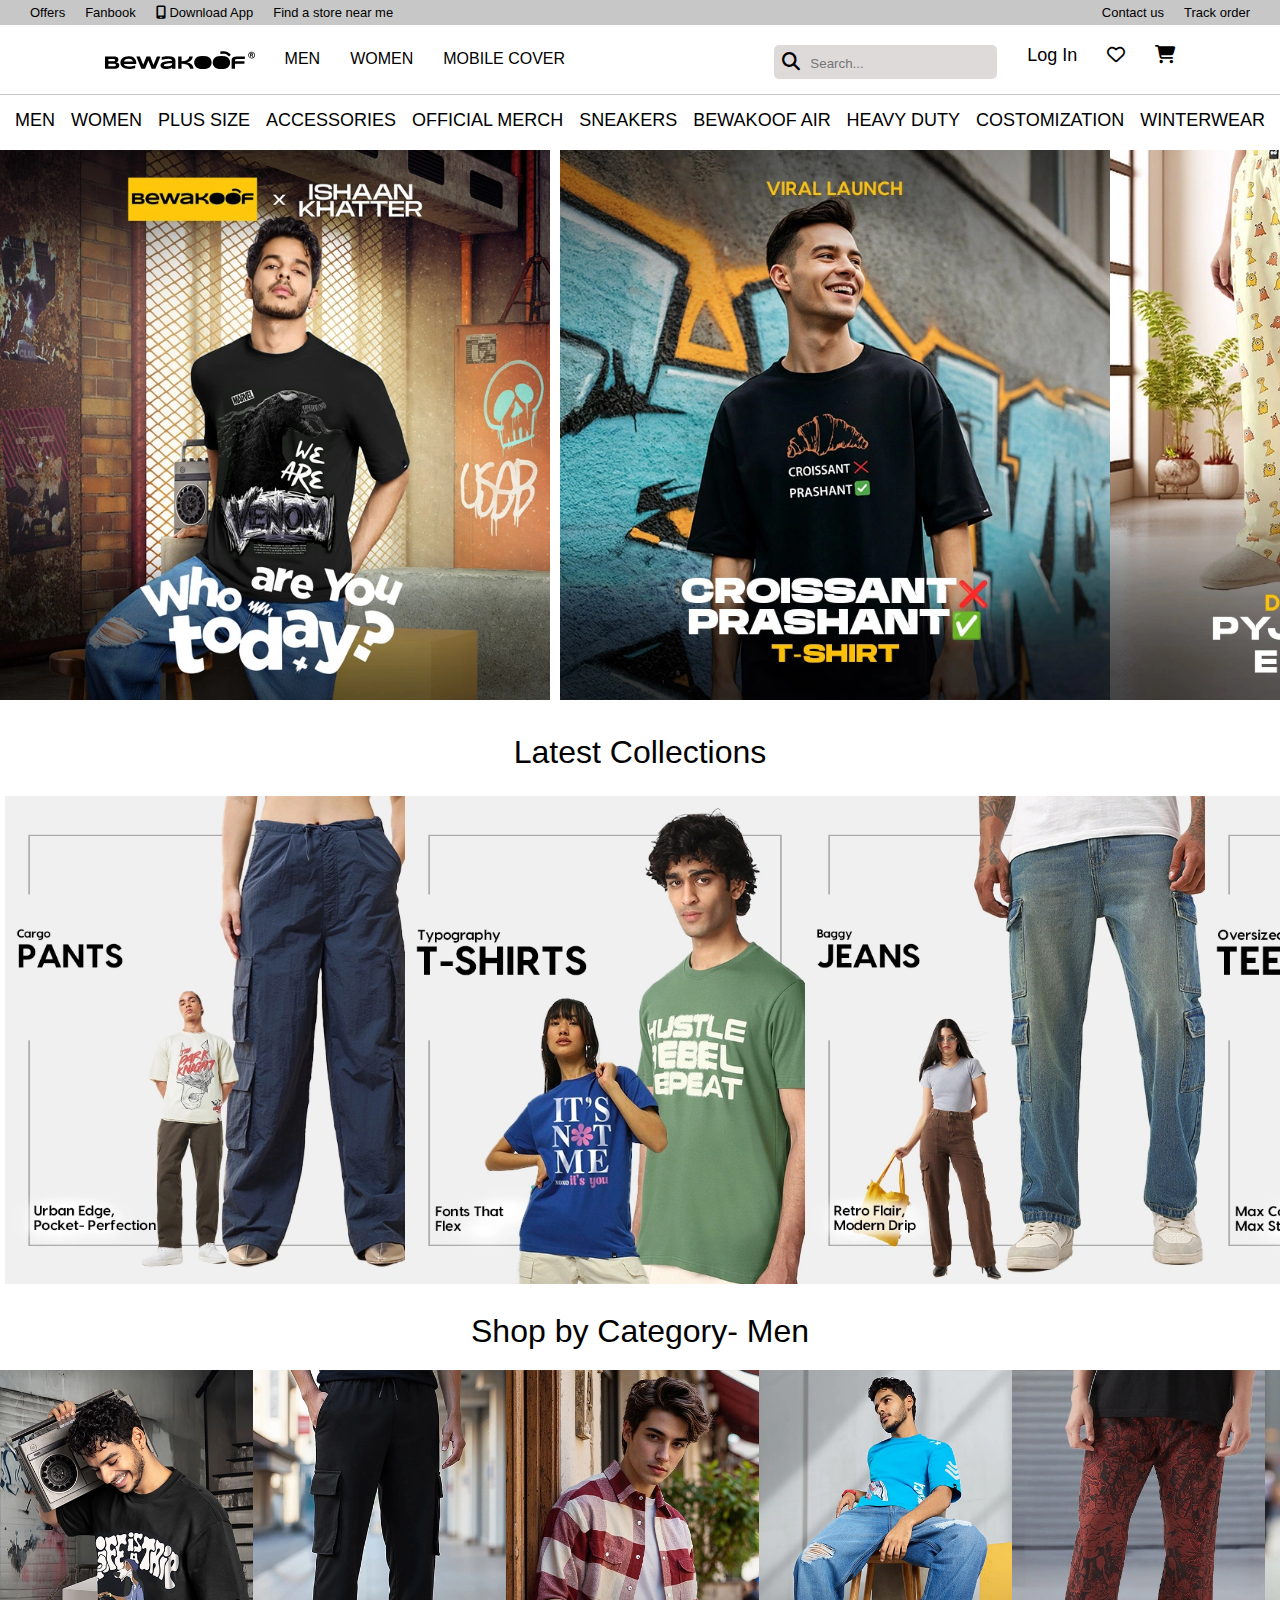
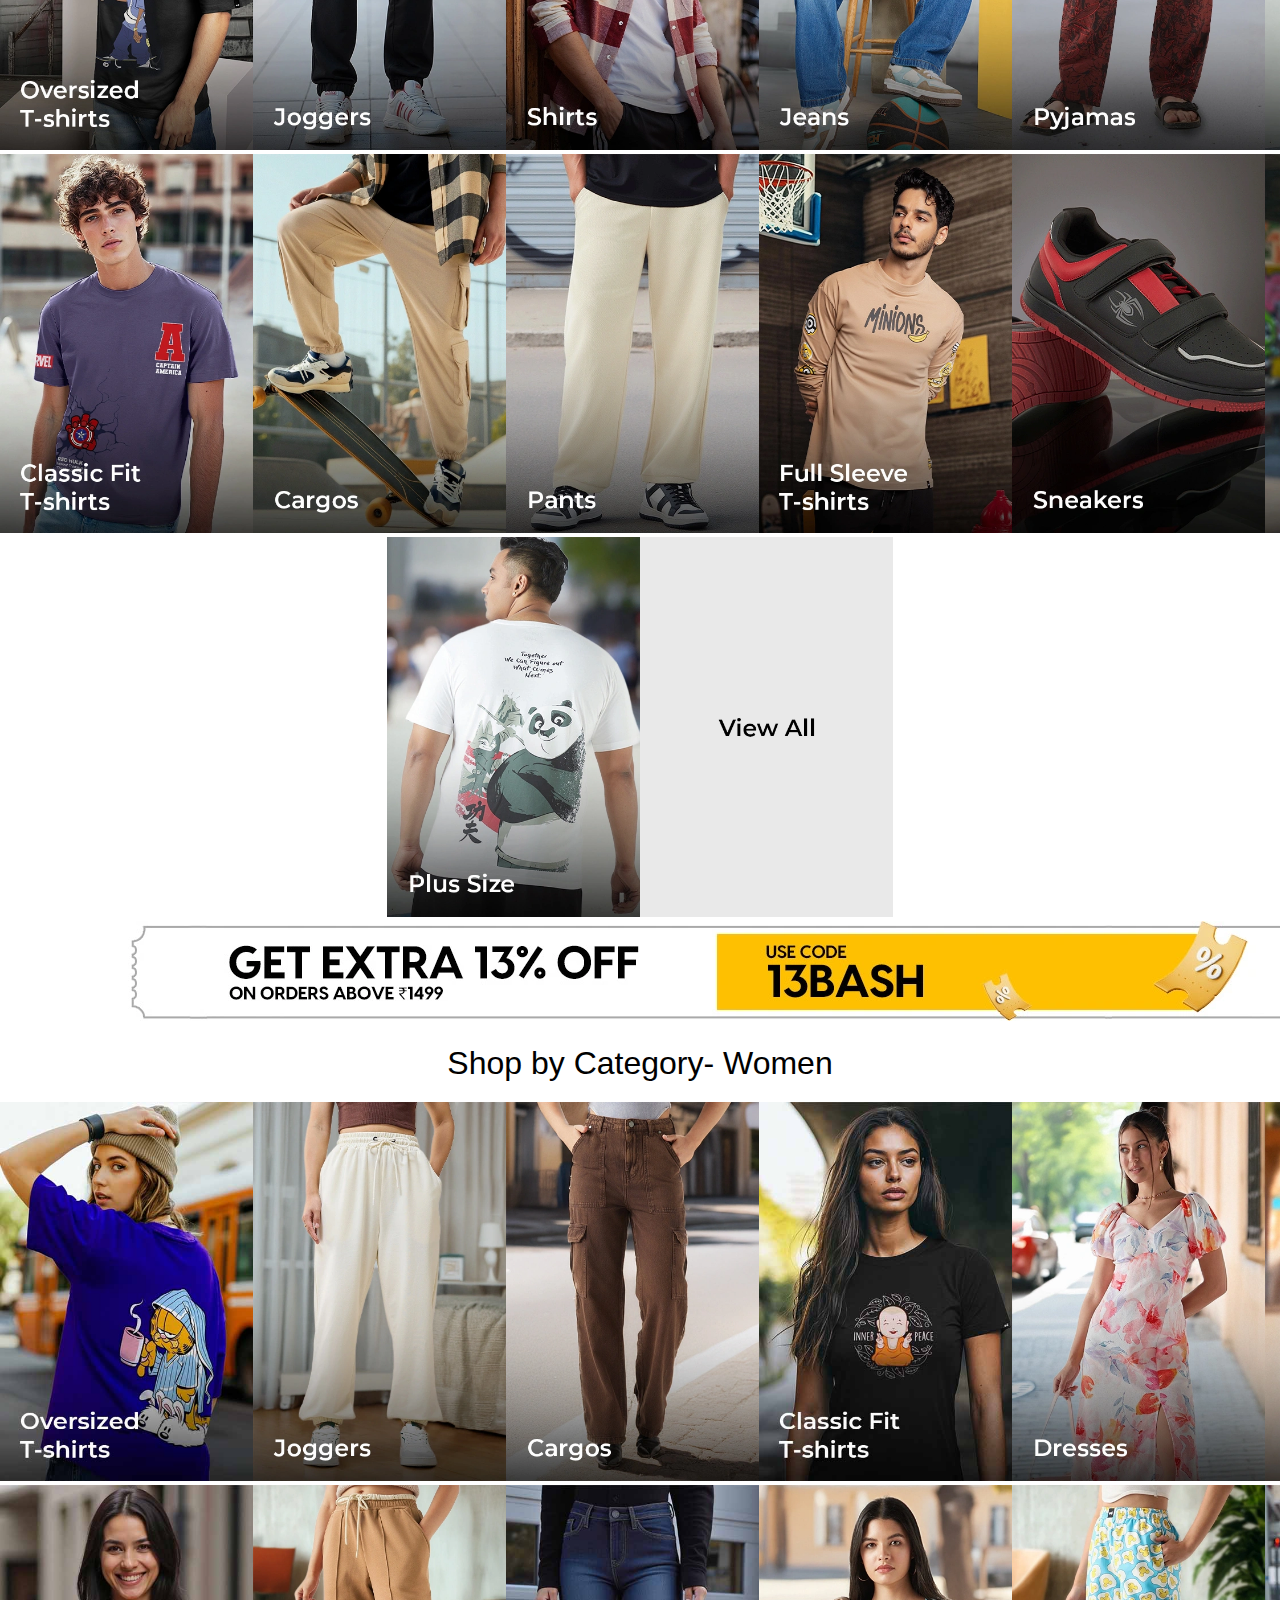
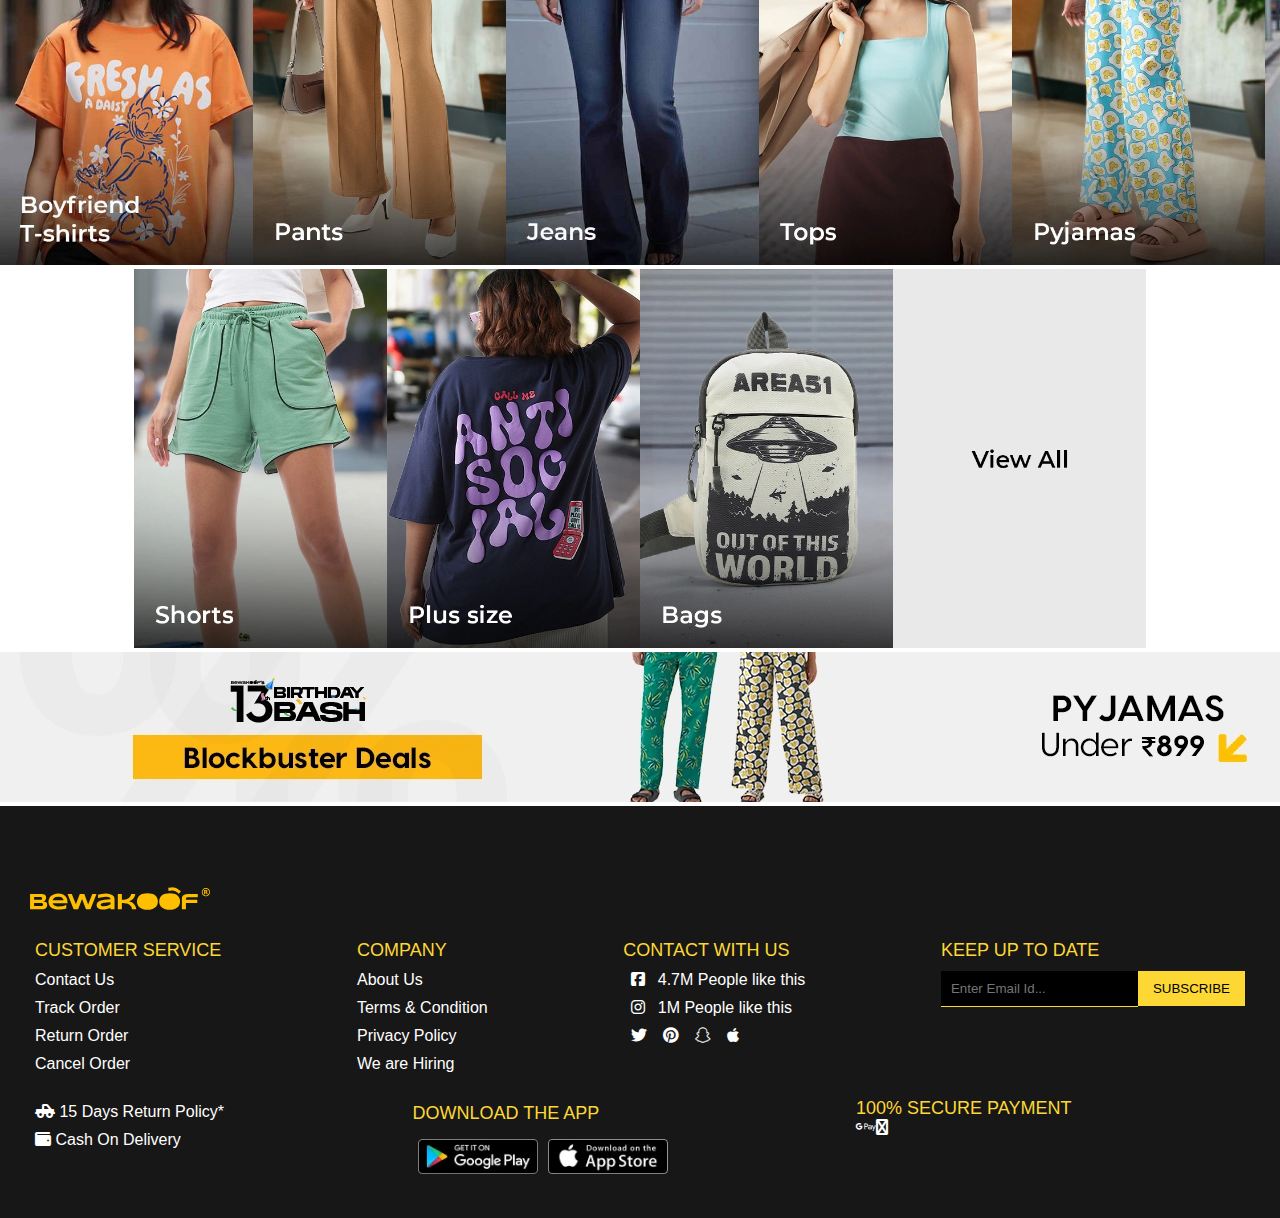
==== commit 51f25233: "footer" ====
--- a/index.html
+++ b/index.html
@@ -220,6 +220,21 @@
                     <li><i class="fa-solid fa-wallet"></i> Cash On Delivery</li>
                 </ul>
             </section>
+            <section class="footer7">
+                <ul style="list-style: none;">
+                    <li style="color: rgb(253, 216, 53); font-size: large">DOWNLOAD THE APP</li>
+                    <li><img width="130px" src="/logo and icon/app_android_v1.webp" alt=""><img width="130px" src="/logo and icon/app_ios_v1.webp" alt=""></li>
+                </ul>
+            </section>
+            <section class="footer8">
+                <ul style="list-style: none;">
+                    <li style="color: rgb(253, 216, 53); font-size: large">100% SECURE PAYMENT</li>
+                    <li><i class="fa-brands fa-google-pay"></i><i class="fa fa-cc-visa"></i></li>
+                </ul>
+            </section>
+            <section class="footer9">
+
+            </section>
         </section>
 
     </footer>
--- a/main.css
+++ b/main.css
@@ -157,15 +157,15 @@
 }
 
 .foot .footer2 ul li{
-    padding: 7px;
+    padding: 5px;
 }
 
 .foot .footer3 ul li{
-    padding: 7px;
+    padding: 5px;
 }
 
 .foot .footer4 ul li{
-    padding: 7px;
+    padding: 5px;
 }
 
 .foot .footer4 ul li i{
@@ -173,7 +173,7 @@
 }
 
 .foot .footer5 ul li{
-    padding: 7px;
+    padding: 5px;
 
 }
 
@@ -189,4 +189,21 @@
     background-color: rgb(253, 216, 53);
     padding: 10px 15px 10px 15px;
     border: none;
+}
+
+.foot2{
+    display: flex;
+    justify-content: space-between;
+}
+
+.foot2 .footer6 ul li{
+    padding: 5px;
+}
+
+.foot2 .footer7 ul li{
+    padding: 5px;
+}
+
+.foot2 .footer7 ul li img{
+    padding: 5px;
 }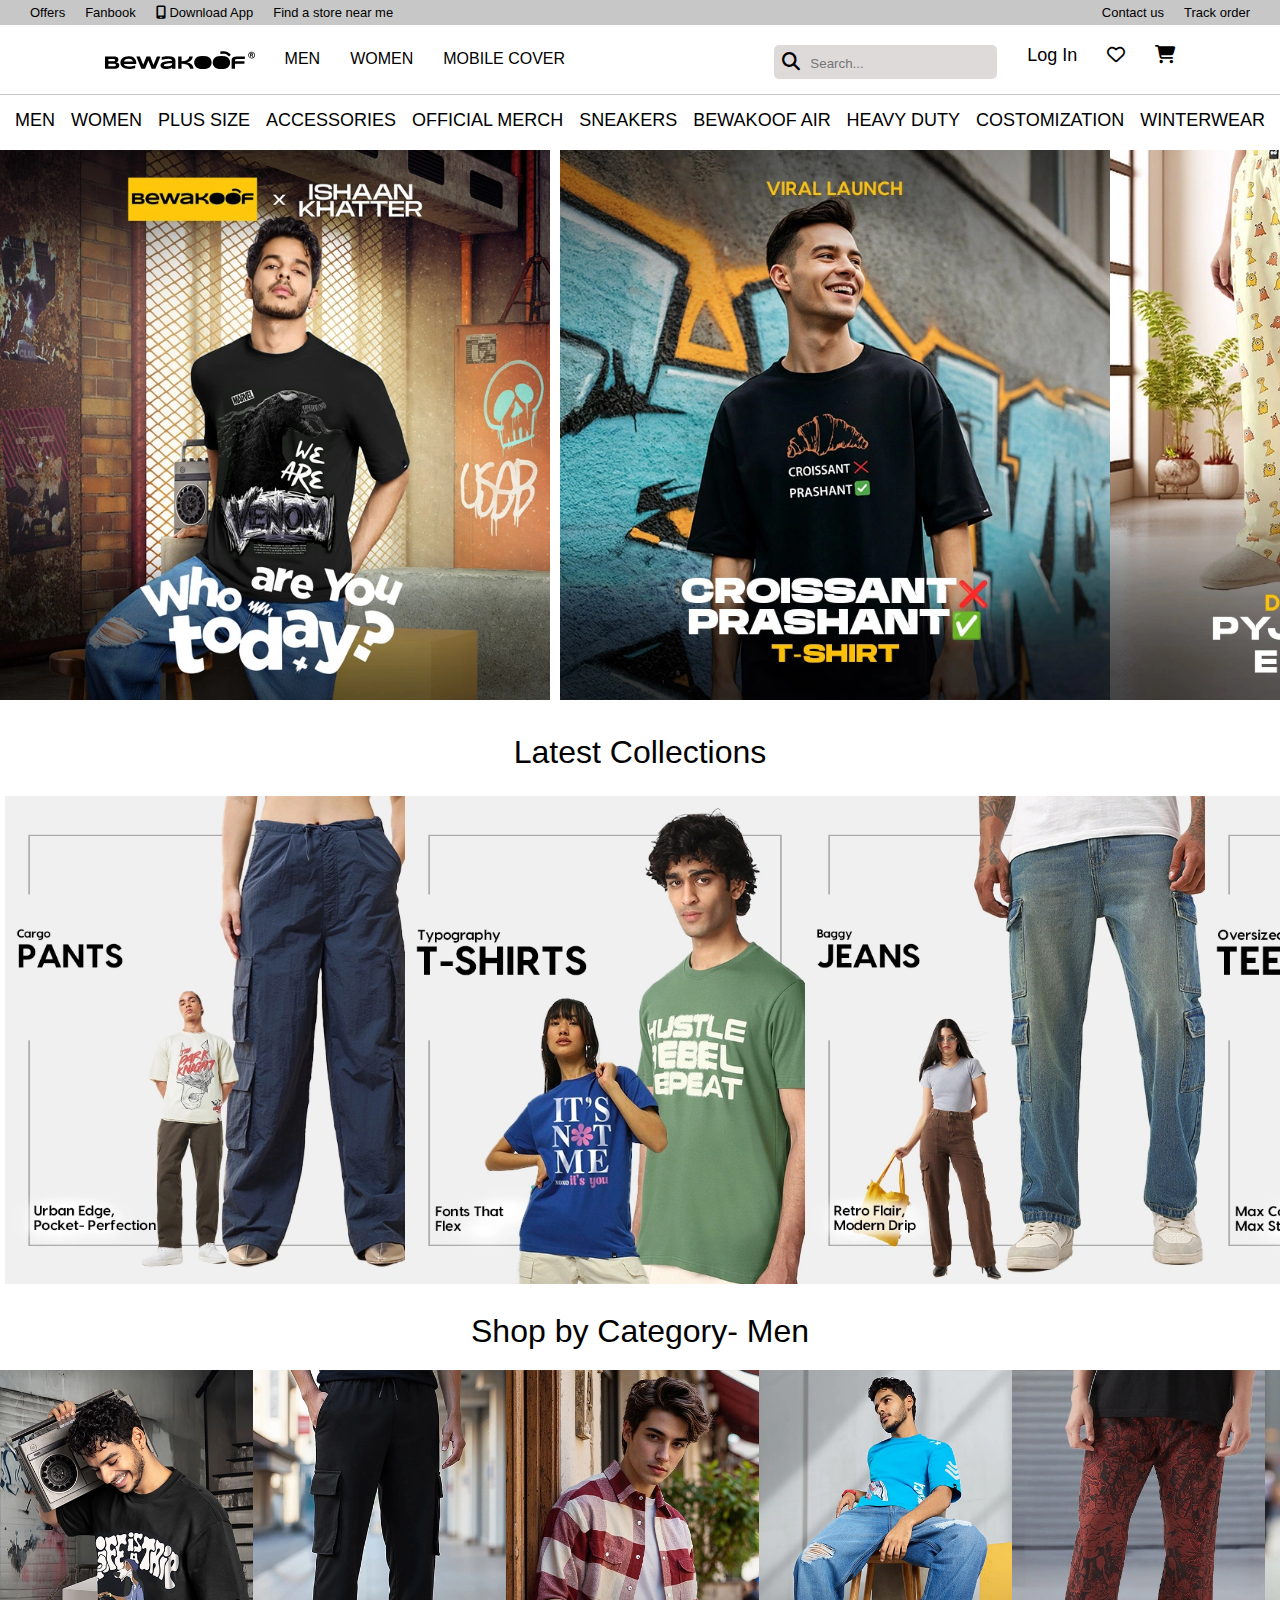
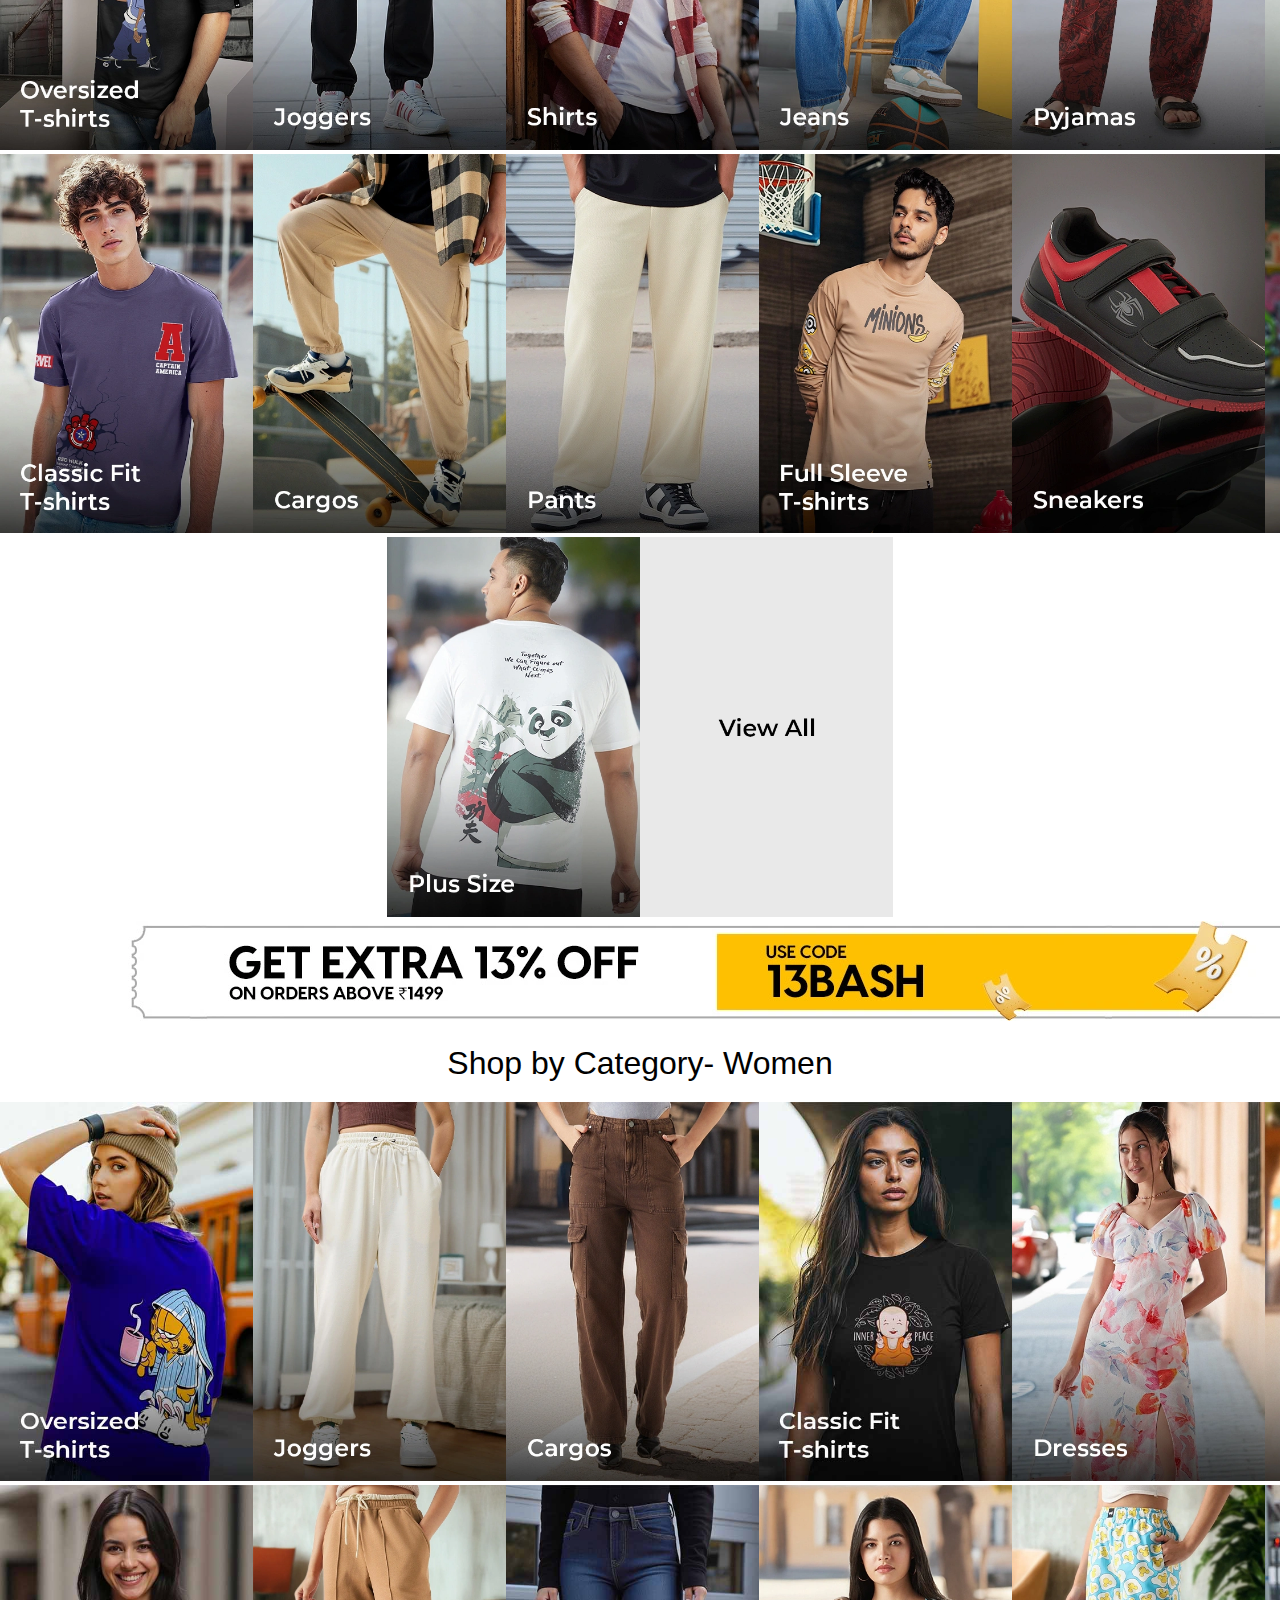
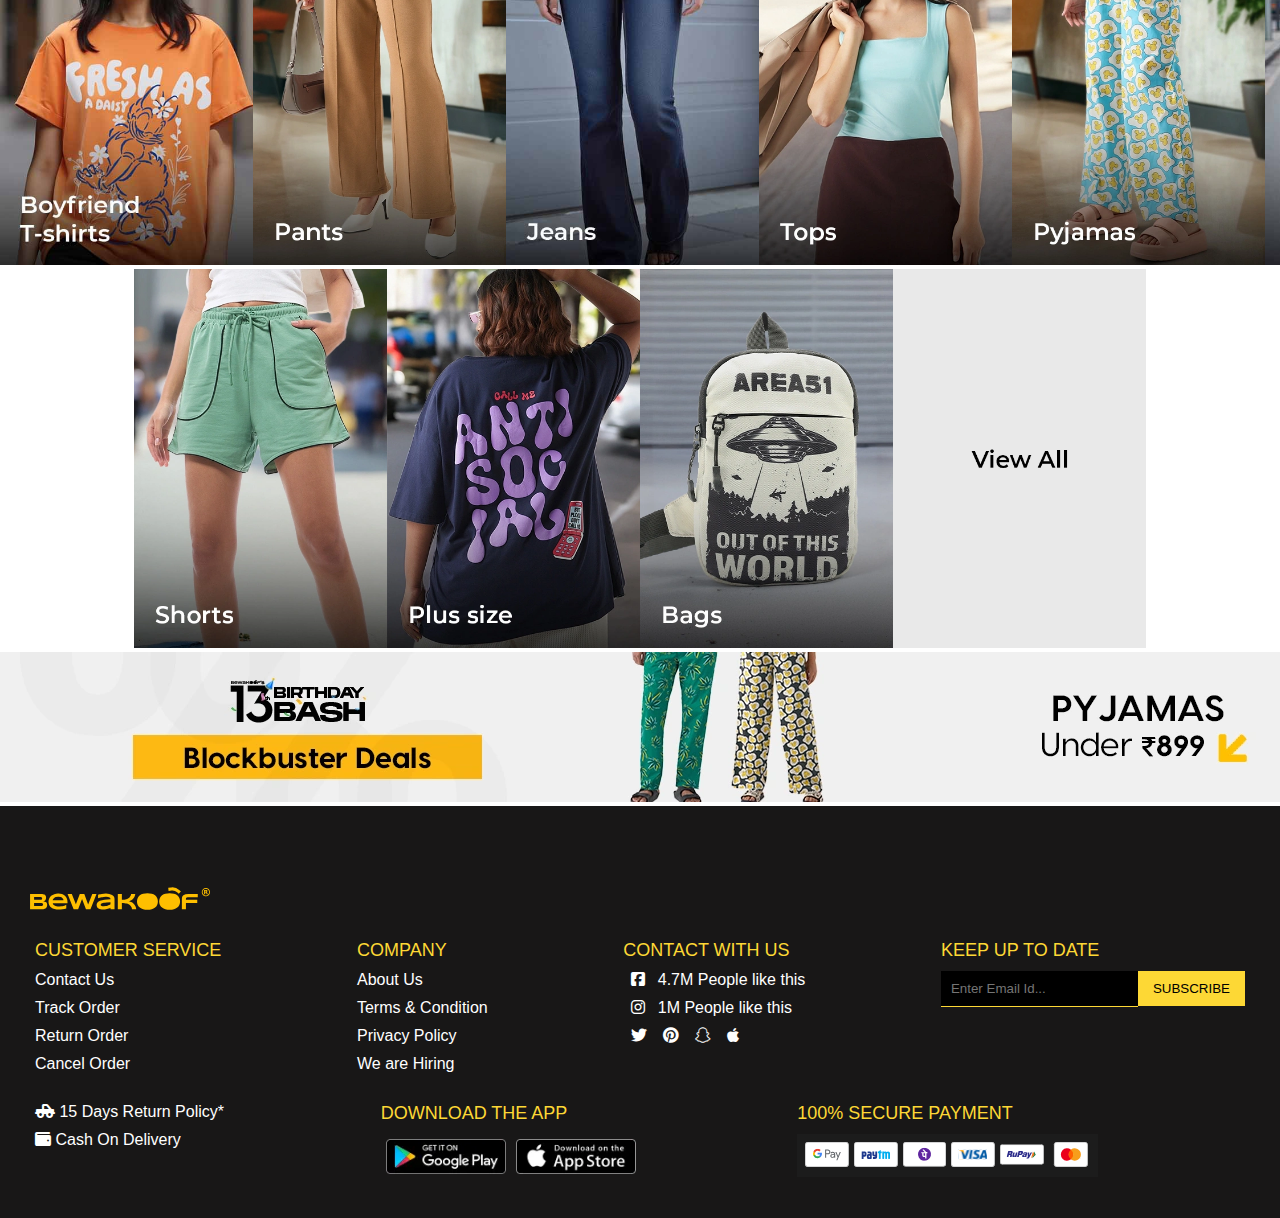
==== commit abcf01e4: "add logo link" ====
--- a/index.html
+++ b/index.html
@@ -32,7 +32,7 @@
 
             <section id="navbar2">
                 <ul style="list-style: none;">
-                    <li><a href=""><img src="./logo and icon/logo.svg" alt="" width="150px"></a></li>
+                    <li><a href="/index.html"><img src="./logo and icon/logo.svg" alt="" width="150px"></a></li>
                     <li><a href="">MEN</a></li>
                     <li><a href="">WOMEN</a></li>
                     <li><a href="">MOBILE COVER</a></li>
@@ -41,7 +41,7 @@
                     <p><i class="fa-solid fa-magnifying-glass"></i><input type="text" name="Search"
                             placeholder="Search..." id=""></p>
                     <li><a href="./loginpage/login.html">Log In</a></li>
-                    <li><a href=""><i class="fa-regular fa-heart"></i></a></li>
+                    <li><a href="./shopping cart/favourite.html"><i class="fa-regular fa-heart"></i></a></li>
                     <li><a href="./shopping cart/shhopping.html"><i class="fa-solid fa-cart-shopping"></i></a></li>
                 </ul>
             </section>
@@ -229,7 +229,7 @@
             <section class="footer8">
                 <ul style="list-style: none;">
                     <li style="color: rgb(253, 216, 53); font-size: large">100% SECURE PAYMENT</li>
-                    <li><i class="fa-brands fa-google-pay"></i><i class="fa fa-cc-visa"></i></li>
+                    <li class="fooott"><img src="/discount/pay.png" alt=""></li>
                 </ul>
             </section>
             <section class="footer9">
--- a/main.css
+++ b/main.css
@@ -206,4 +206,8 @@
 
 .foot2 .footer7 ul li img{
     padding: 5px;
+}
+
+.foot2 .footer8 ul li{
+    padding: 5px;
 }